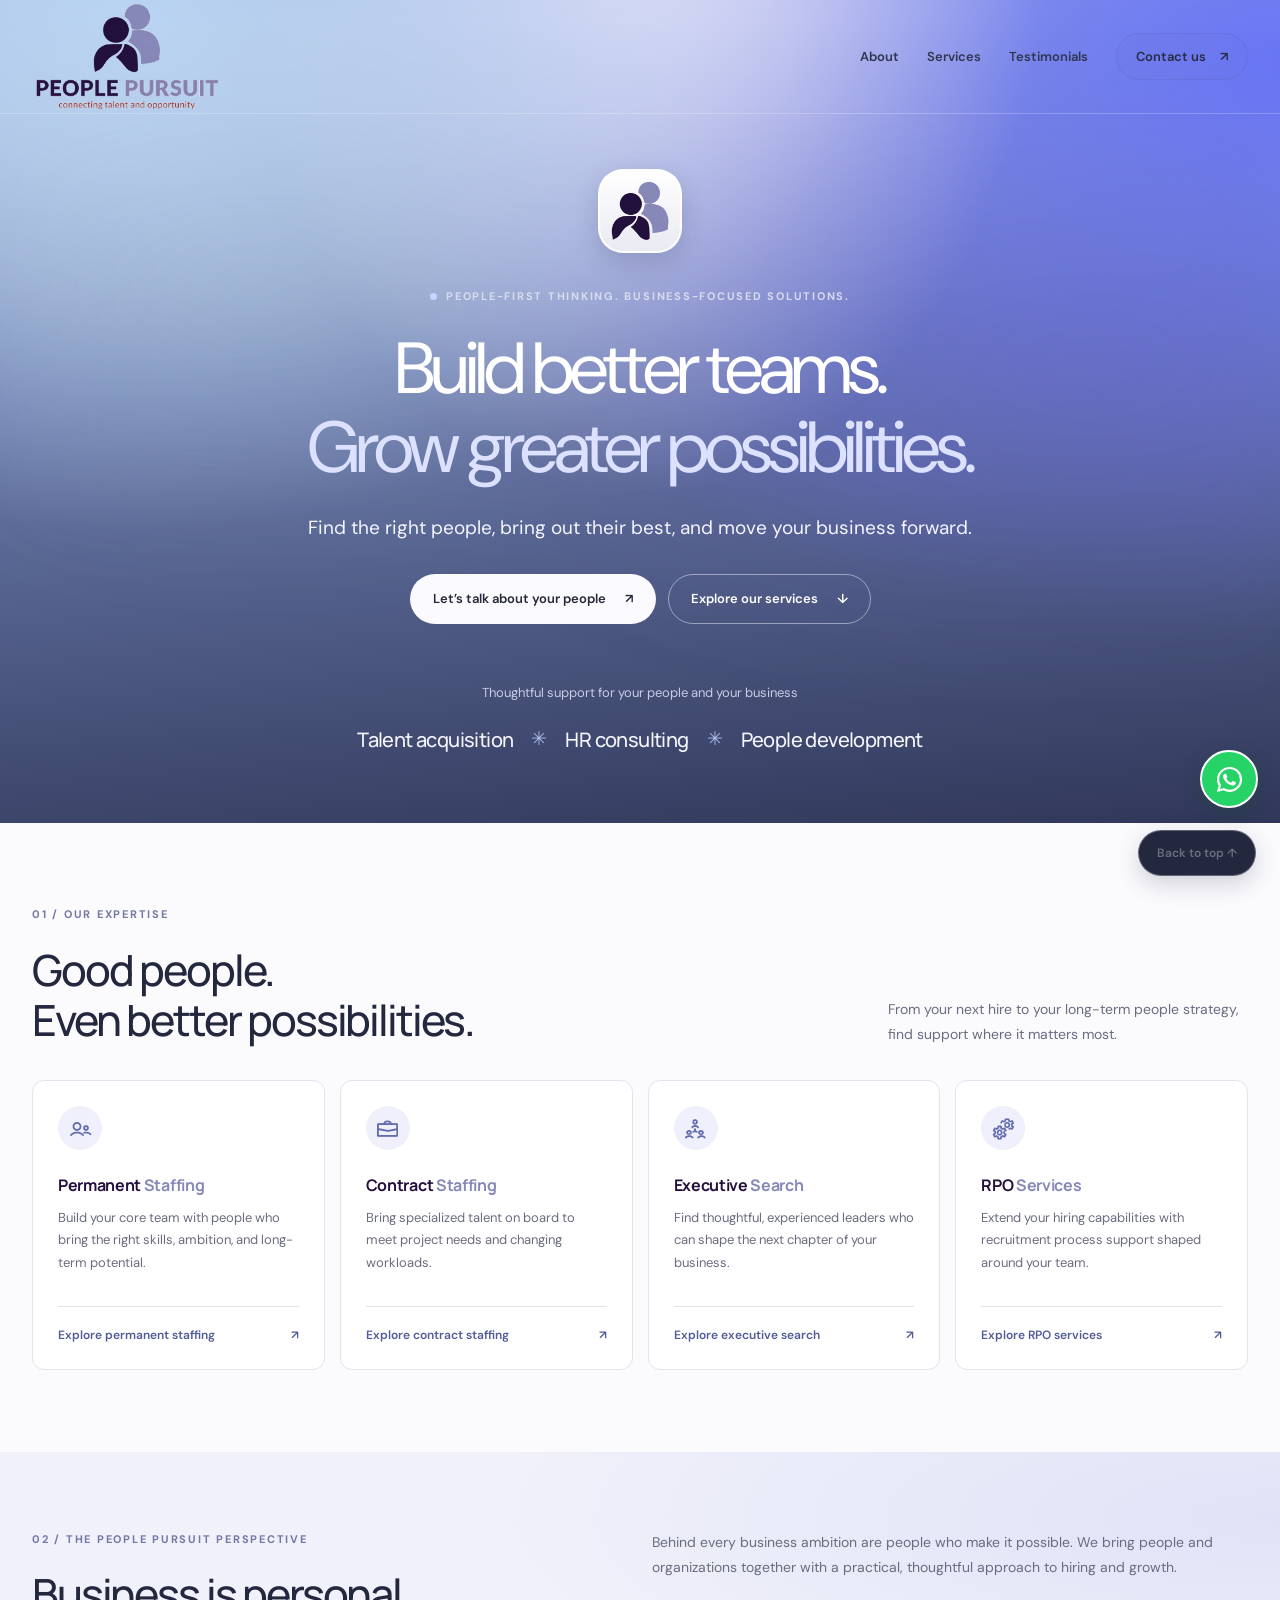
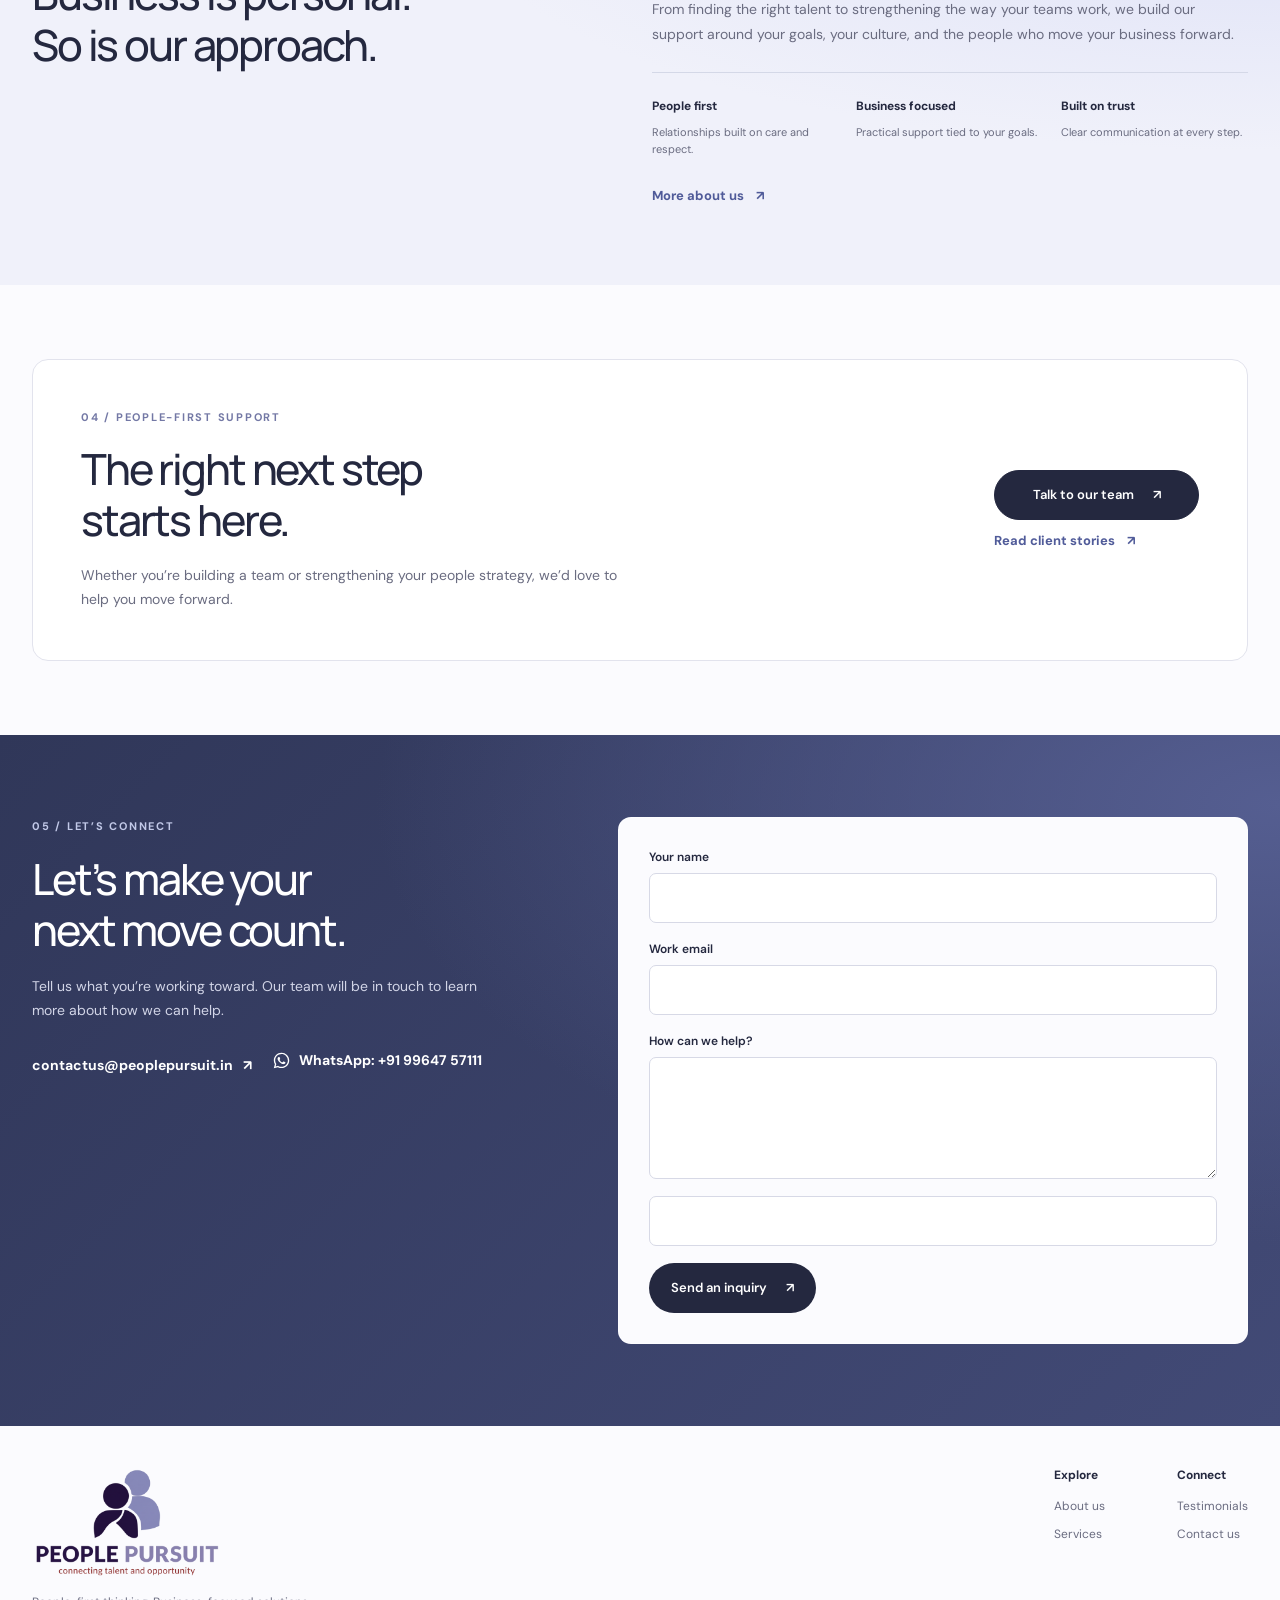
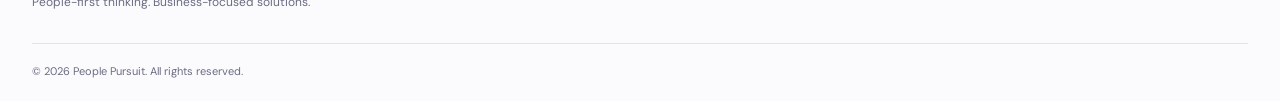
==== index.html @ 3d1fdfc8 "Publish services section and WhatsApp contact form Co-authored-by: Copilot <223556219+Copilot@users." ====
<!DOCTYPE html>
<html lang="en">
  <head>
    <meta charset="utf-8" />
    <meta name="viewport" content="width=device-width, initial-scale=1" />
    <meta name="description" content="People-first talent acquisition, HR consulting, people development, and workforce products from People Pursuit." />
    <title>People Pursuit | Build better teams</title>
    <link rel="icon" href="assets/img/favicon.png" type="image/png" sizes="128x128" />
    <link rel="stylesheet" href="assets/css/bootstrap-5.0.0-beta1.min.css" />
    <link rel="stylesheet" href="assets/css/LineIcons.2.0.css" />
    <link rel="stylesheet" href="assets/css/people-pursuit-theme.css" />
    <script src="assets/js/whatsapp-chat.js?v=2" defer></script>
  </head>
  <body class="home-page">
    <div class="home-hero-shell" id="home">
      <header class="site-header">
        <div class="home-wrap site-nav">
          <a class="site-logo" href="index.html#home" aria-label="People Pursuit home">
            <img src="assets/img/logo/people-pursuit-new.png" alt="People Pursuit" />
          </a>
          <nav class="desktop-nav" aria-label="Main navigation">
            <a href="#about">About</a>
            <a href="#feature">Services</a>
            <a href="testimonials.html">Testimonials</a>
            <a class="home-nav-cta" href="#contact">Contact us <span aria-hidden="true">↗</span></a>
          </nav>
          <details class="mobile-nav">
            <summary aria-label="Open navigation menu">Menu</summary>
            <nav aria-label="Mobile navigation">
              <a href="#about">About</a>
              <a href="#feature">Services</a>
              <a href="testimonials.html">Testimonials</a>
              <a href="#contact">Contact us</a>
            </nav>
          </details>
        </div>
      </header>

      <div>
        <section class="home-hero" aria-labelledby="home-title">
          <div class="home-wrap">
            <div class="home-brand-tile">
              <img src="assets/img/logo/people-pursuit-mark-new.png" alt="" />
            </div>
            <p class="home-eyebrow"><span class="home-dot"></span> People-first thinking. Business-focused solutions.</p>
            <h1 id="home-title">Build better teams.<br /><em>Grow greater possibilities.</em></h1>
            <p class="home-hero-copy">Find the right people, bring out their best, and move your business forward.</p>
            <div class="home-actions">
              <a class="home-button home-button-light" href="#contact">Let’s talk about your people <span aria-hidden="true">↗</span></a>
              <a class="home-button home-button-ghost" href="#feature">Explore our services <span aria-hidden="true">↓</span></a>
            </div>
            <div class="home-expertise">
              <p>Thoughtful support for your people and your business</p>
              <div>
                <a href="#feature">Talent acquisition</a>
                <span aria-hidden="true">✳</span>
                <a href="#about">HR consulting</a>
                <span aria-hidden="true">✳</span>
                <a href="#approach">People development</a>
              </div>
            </div>
          </div>
        </section>
      </div>
    </div>

    <main>
      <section class="home-section" id="feature" aria-labelledby="services-title">
        <div class="home-wrap">
          <p class="home-section-eyebrow">01 / Our expertise</p>
          <div class="home-section-heading">
            <h2 id="services-title">Good people.<br />Even better possibilities.</h2>
            <p>From your next hire to your long-term people strategy, find support where it matters most.</p>
          </div>
          <div class="home-service-grid">
            <article class="home-service-card">
              <span class="home-service-icon" aria-hidden="true"><i class="lni lni-users"></i></span>
              <h3><span class="home-service-title-primary">Permanent</span> <span class="home-service-title-secondary">Staffing</span></h3>
              <p>Build your core team with people who bring the right skills, ambition, and long-term potential.</p>
              <a href="service-details.html?service=permanent">Explore permanent staffing <span aria-hidden="true">↗</span></a>
            </article>
            <article class="home-service-card">
              <span class="home-service-icon" aria-hidden="true"><i class="lni lni-briefcase"></i></span>
              <h3><span class="home-service-title-primary">Contract</span> <span class="home-service-title-secondary">Staffing</span></h3>
              <p>Bring specialized talent on board to meet project needs and changing workloads.</p>
              <a href="service-details.html?service=contract">Explore contract staffing <span aria-hidden="true">↗</span></a>
            </article>
            <article class="home-service-card">
              <span class="home-service-icon" aria-hidden="true"><i class="lni lni-network"></i></span>
              <h3><span class="home-service-title-primary">Executive</span> <span class="home-service-title-secondary">Search</span></h3>
              <p>Find thoughtful, experienced leaders who can shape the next chapter of your business.</p>
              <a href="service-details.html?service=executive">Explore executive search <span aria-hidden="true">↗</span></a>
            </article>
            <article class="home-service-card">
              <span class="home-service-icon" aria-hidden="true"><i class="lni lni-cogs"></i></span>
              <h3><span class="home-service-title-primary">RPO</span> <span class="home-service-title-secondary">Services</span></h3>
              <p>Extend your hiring capabilities with recruitment process support shaped around your team.</p>
              <a href="service-details.html?service=rpo">Explore RPO services <span aria-hidden="true">↗</span></a>
            </article>
          </div>
        </div>
      </section>

      <section class="home-about-section" id="about" aria-labelledby="about-title">
        <div class="home-wrap home-about-grid">
          <div>
            <p class="home-section-eyebrow">02 / The People Pursuit perspective</p>
            <h2 id="about-title">Business is personal.<br />So is our approach.</h2>
          </div>
          <div class="home-about-copy">
            <p>Behind every business ambition are people who make it possible. We bring people and organizations together with a practical, thoughtful approach to hiring and growth.</p>
            <p>From finding the right talent to strengthening the way your teams work, we build our support around your goals, your culture, and the people who move your business forward.</p>
            <div class="home-principles">
              <div><strong>People first</strong><span>Relationships built on care and respect.</span></div>
              <div><strong>Business focused</strong><span>Practical support tied to your goals.</span></div>
              <div><strong>Built on trust</strong><span>Clear communication at every step.</span></div>
            </div>
            <a class="home-text-link" href="about-details.html">More about us <span aria-hidden="true">↗</span></a>
          </div>
        </div>
      </section>

      <section class="home-section" id="approach" aria-labelledby="approach-title" hidden>
        <div class="home-wrap">
          <p class="home-section-eyebrow">03 / Our approach</p>
          <div class="home-section-heading">
            <h2 id="approach-title">Good work starts<br />with good understanding.</h2>
            <p>We listen first, then bring the right people, perspective, and support to the table.</p>
          </div>
          <div class="home-steps">
            <article>
              <p class="home-step-number">01</p>
              <h3>Understand your goals</h3>
              <p>We learn about your team, your needs, and what success looks like for your business.</p>
            </article>
            <article>
              <p class="home-step-number">02</p>
              <h3>Shape the right plan</h3>
              <p>We align on a practical approach that fits your people, priorities, and timeline.</p>
            </article>
            <article>
              <p class="home-step-number">03</p>
              <h3>Move forward together</h3>
              <p>We stay connected as the work progresses and adapt as your needs evolve.</p>
            </article>
          </div>
        </div>
      </section>

      <section class="home-products-section" id="products" aria-labelledby="products-title" hidden>
        <div class="home-wrap">
          <p class="home-section-eyebrow">03 / People Pursuit products</p>
          <div class="home-section-heading">
            <h2 id="products-title">Tools for the work<br />that matters.</h2>
            <p>Explore products supporting recruitment, assessment, HR operations, and vendor coordination.</p>
          </div>
          <div class="home-product-grid">
            <a class="home-product-card" href="product-feature.html" aria-label="Explore Applicant Tracking System">
              <img src="ats%20image/ATS-Flywheel_2_V2-1440x1440.png" alt="" loading="lazy" />
              <span>Recruitment</span>
              <h3>Applicant Tracking System</h3>
              <span class="home-product-arrow" aria-hidden="true">↗</span>
            </a>
            <a class="home-product-card" href="talent-assessments.html" aria-label="Explore Talent Assessments">
              <img src="assets/img/products/talent-assessments.svg" alt="" loading="lazy" />
              <span>Candidate insight</span>
              <h3>Talent Assessments</h3>
              <span class="home-product-arrow" aria-hidden="true">↗</span>
            </a>
            <a class="home-product-card" href="hrms.html" aria-label="Explore HRMS">
              <img src="assets/img/products/hrms.svg" alt="" loading="lazy" />
              <span>People operations</span>
              <h3>HRMS</h3>
              <span class="home-product-arrow" aria-hidden="true">↗</span>
            </a>
            <a class="home-product-card" href="vendor-management.html" aria-label="Explore Vendor Management System">
              <img src="assets/img/products/vendor-management.svg" alt="" loading="lazy" />
              <span>Vendor relationships</span>
              <h3>Vendor Management System</h3>
              <span class="home-product-arrow" aria-hidden="true">↗</span>
            </a>
          </div>
          <a class="home-text-link" href="#products">Explore all products <span aria-hidden="true">↗</span></a>
        </div>
      </section>

      <section class="home-opportunities-section" aria-labelledby="opportunities-title">
        <div class="home-wrap home-opportunities">
          <div>
            <p class="home-section-eyebrow">04 / People-first support</p>
            <h2 id="opportunities-title">The right next step<br />starts here.</h2>
            <p>Whether you’re building a team or strengthening your people strategy, we’d love to help you move forward.</p>
          </div>
          <div class="home-opportunity-actions">
            <a class="home-button home-button-dark" href="#contact">Talk to our team <span aria-hidden="true">↗</span></a>
            <a class="home-text-link" href="testimonials.html">Read client stories <span aria-hidden="true">↗</span></a>
          </div>
        </div>
      </section>

      <section class="home-contact-section" id="contact" aria-labelledby="contact-title">
        <div class="home-wrap home-contact-grid">
          <div>
            <p class="home-section-eyebrow">05 / Let’s connect</p>
            <h2 id="contact-title">Let’s make your<br />next move count.</h2>
            <p>Tell us what you’re working toward. Our team will be in touch to learn more about how we can help.</p>
            <a class="home-contact-email" href="mailto:contactus@peoplepursuit.in">contactus@peoplepursuit.in <span aria-hidden="true">↗</span></a>
            <a class="home-contact-whatsapp whatsapp-chat-trigger" href="#whatsapp-chat-dialog">
              <svg viewBox="0 0 32 32" aria-hidden="true" focusable="false"><path d="M16.04 3C8.88 3 3.06 8.78 3.06 15.9c0 2.28.61 4.5 1.77 6.47L3 29l6.83-1.78a13.1 13.1 0 0 0 6.2 1.57h.01c7.16 0 12.98-5.78 12.98-12.89 0-3.45-1.35-6.69-3.81-9.13A12.91 12.91 0 0 0 16.04 3Zm0 23.6h-.01c-1.9 0-3.76-.51-5.39-1.48l-.39-.23-4.05 1.06 1.08-3.93-.25-.4a10.63 10.63 0 0 1-1.65-5.72c0-5.88 4.8-10.66 10.68-10.66 2.85 0 5.53 1.11 7.55 3.12a10.56 10.56 0 0 1 3.13 7.54c0 5.88-4.8 10.66-10.68 10.66Zm5.86-7.98c-.32-.16-1.9-.94-2.2-1.05-.3-.1-.51-.16-.73.16-.21.32-.84 1.05-1.03 1.27-.19.21-.38.24-.7.08-.32-.16-1.36-.5-2.6-1.6-.96-.85-1.61-1.9-1.8-2.22-.19-.32-.02-.49.14-.65.14-.14.32-.37.48-.55.16-.19.21-.32.32-.53.11-.22.05-.4-.03-.56-.08-.16-.73-1.75-1-2.4-.26-.63-.53-.54-.73-.55h-.62c-.21 0-.56.08-.86.4-.3.32-1.13 1.1-1.13 2.68s1.16 3.1 1.32 3.32c.16.21 2.28 3.47 5.53 4.86.77.33 1.37.53 1.84.68.77.24 1.47.21 2.02.13.62-.09 1.9-.78 2.17-1.53.27-.75.27-1.4.19-1.53-.08-.14-.3-.22-.62-.38Z"/></svg>
              WhatsApp: +91 99647 57111
            </a>
          </div>
          <div class="home-contact-card">
            <form id="service-inquiry-form">
              <label for="contact-name">Your name</label>
              <input id="contact-name" name="name" type="text" maxlength="120" autocomplete="name" required />
              <label for="contact-email">Work email</label>
              <input id="contact-email" name="email" type="email" maxlength="254" autocomplete="email" required />
              <label for="contact-requirements">How can we help?</label>
              <textarea id="contact-requirements" name="requirements" rows="4" maxlength="3000" required></textarea>
              <input type="hidden" name="service" value="General inquiry" />
              <div class="posting-honeypot" aria-hidden="true">
                <input id="contact-website" name="website" tabindex="-1" autocomplete="off" />
              </div>
              <p class="form-feedback" id="inquiry-feedback" role="status" aria-live="polite"></p>
              <button class="home-button home-button-dark" id="inquiry-submit" type="submit">Send an inquiry <span aria-hidden="true">↗</span></button>
            </form>
          </div>
        </div>
      </section>
    </main>

    <footer class="home-footer">
      <div class="home-wrap">
        <div class="home-footer-main">
          <div>
            <a class="site-logo footer-site-logo" href="index.html#home" aria-label="People Pursuit home">
              <img src="assets/img/logo/people-pursuit-new.png" alt="People Pursuit" loading="lazy" />
            </a>
            <p>People-first thinking. Business-focused solutions.</p>
          </div>
          <div class="home-footer-links">
            <div><strong>Explore</strong><a href="index.html#about">About us</a><a href="index.html#feature">Services</a></div>
            <div><strong>Connect</strong><a href="testimonials.html">Testimonials</a><a href="#contact">Contact us</a></div>
          </div>
        </div>
        <div class="home-footer-bottom">
          <p>© 2026 People Pursuit. All rights reserved.</p>
          <a class="home-back-to-top" href="#home" aria-label="Back to top">Back to top ↑</a>
        </div>
      </div>
    </footer>
    <script src="assets/js/bootstrap-5.0.0-beta1.min.js"></script>
    <script src="assets/js/service-inquiry.js"></script>
  </body>
</html>
---- assets/css/people-pursuit-theme.css ----
@import url("https://fonts.googleapis.com/css2?family=DM+Sans:wght@400;500;600;700&family=Manrope:wght@400;500;600;700;800&display=swap");

:root {
  --pp-paper: #fbfbfe;
  --pp-ink: #24283f;
  --pp-muted: #6a6c80;
  --pp-line: #e2e3ed;
  --pp-accent: #6976c8;
  --pp-accent-soft: #eff0fc;
  --pp-panel: #f0f1fa;
}

html {
  scroll-behavior: smooth;
  scroll-padding-top: 100px;
}

body,
body.jobs-page {
  color: var(--pp-ink);
  background: var(--pp-paper);
  font-family: "DM Sans", sans-serif;
}

body p {
  color: var(--pp-muted);
  line-height: 1.75;
}

body:not(.home-page) p:not(.jobs-eyebrow):not(.job-category),
body:not(.home-page) li {
  color: var(--pp-muted) !important;
}

.whatsapp-chat-button {
  position: fixed;
  z-index: 1050;
  right: max(22px, env(safe-area-inset-right));
  bottom: max(92px, calc(env(safe-area-inset-bottom) + 72px));
  display: grid;
  width: 58px;
  height: 58px;
  place-items: center;
  border: 2px solid #fff;
  border-radius: 50%;
  color: #fff;
  background: #25d366;
  box-shadow: 0 5px 18px rgba(20, 70, 43, 0.3);
  transition: background-color 160ms ease, transform 160ms ease;
}

.whatsapp-chat-button:hover {
  transform: translateY(-2px);
  color: #fff;
  background: #1ebe5d;
}

.whatsapp-chat-button:focus-visible {
  outline: 3px solid #176a3a;
  outline-offset: 3px;
}

.whatsapp-chat-button svg {
  display: block;
  width: 31px;
  height: 31px;
  fill: currentColor;
}

.whatsapp-chat-dialog {
  width: min(100% - 32px, 480px);
  max-width: 480px;
  max-height: min(90vh, 760px);
  padding: 27px;
  overflow: auto;
  border: 1px solid var(--pp-line);
  border-radius: 16px;
  color: var(--pp-ink);
  background: var(--pp-paper);
  box-shadow: 0 24px 80px rgba(20, 24, 45, 0.3);
}

.whatsapp-chat-dialog::backdrop {
  background: rgba(25, 29, 48, 0.58);
  backdrop-filter: blur(3px);
}

.whatsapp-dialog-heading {
  display: flex;
  align-items: flex-start;
  justify-content: space-between;
  gap: 18px;
}

.whatsapp-dialog-heading p {
  margin: 0 0 5px;
  color: #7776ad;
  font-size: 10px;
  font-weight: 700;
  letter-spacing: 0.12em;
}

.whatsapp-dialog-heading h2 {
  margin: 0;
  color: var(--pp-ink);
  font: 700 22px/1.3 "Manrope", sans-serif;
}

.whatsapp-dialog-close {
  display: grid;
  width: 36px;
  height: 36px;
  flex: 0 0 36px;
  place-items: center;
  border: 1px solid var(--pp-line);
  border-radius: 50%;
  color: var(--pp-ink);
  background: #fff;
  font-size: 25px;
  line-height: 1;
}

.whatsapp-dialog-intro {
  margin: 14px 0 18px;
  font-size: 13px;
}

.whatsapp-chat-form label {
  display: block;
  margin: 12px 0 6px;
  color: var(--pp-ink);
  font-size: 12px;
  font-weight: 600;
}

.whatsapp-chat-form input,
.whatsapp-chat-form textarea {
  display: block;
  width: 100%;
  padding: 10px 11px;
  border: 1px solid #d7d9e6;
  border-radius: 7px;
  color: var(--pp-ink);
  background: #fff;
  font: inherit;
  font-size: 14px;
}

.whatsapp-chat-form textarea {
  resize: vertical;
}

.whatsapp-chat-form input:focus,
.whatsapp-chat-form textarea:focus {
  border-color: #747ed0;
  outline: 0;
  box-shadow: 0 0 0 3px #6976c826;
}

.whatsapp-chat-status {
  margin: 12px 0 0;
  font-size: 12px;
}

.whatsapp-chat-fallback {
  color: #087d43;
  font-weight: 700;
  text-decoration: underline;
}

.whatsapp-chat-submit {
  display: inline-flex;
  min-height: 47px;
  align-items: center;
  justify-content: center;
  gap: 9px;
  margin-top: 15px;
  padding: 10px 16px;
  border: 0;
  border-radius: 999px;
  color: #fff;
  background: #168d4d;
  font: 600 14px/1.3 "DM Sans", sans-serif;
}

.whatsapp-chat-submit:hover {
  background: #116f3d;
}

.whatsapp-chat-submit svg {
  width: 21px;
  height: 21px;
  fill: currentColor;
}

a {
  color: inherit;
  text-decoration: none;
}

a:hover {
  text-decoration: none;
}

.brand-red,
.accent-color {
  color: var(--pp-accent) !important;
}

.brand-blue {
  color: var(--pp-ink) !important;
}

.product-card h2 .brand-red {
  color: #23103d !important;
}

.product-card h2 .brand-blue {
  color: #8688b8 !important;
}

h1,
h2,
h3,
h4,
h5,
h6 {
  color: var(--pp-ink);
  font-family: "Manrope", "DM Sans", sans-serif;
}

a {
  transition: color 0.2s ease, background-color 0.2s ease, border-color 0.2s ease, transform 0.2s ease;
}

:focus-visible {
  outline: 3px solid #747ed0;
  outline-offset: 3px;
}

.jobs-header,
body > header.header,
body > header.header.header-6,
.site-header {
  position: sticky;
  z-index: 20;
  top: 0;
  border-bottom: 1px solid var(--pp-line);
  background: rgba(251, 251, 254, 0.94);
  box-shadow: none;
  backdrop-filter: blur(14px);
}

.jobs-header .container,
body > header.header .container,
body > header.header.header-6 .container {
  max-width: 1240px;
}

.jobs-header .navbar,
body > header.header .navbar {
  min-height: 88px;
  padding: 10px 0;
}

.jobs-header .navbar-brand img,
body > header.header .navbar-brand img {
  width: 190px;
  max-width: 100%;
  height: auto;
  object-fit: contain;
}

.jobs-header .nav-link,
.jobs-header .nav-link.active,
.jobs-header .nav-link:hover,
.back-to-jobs,
body > header.header .navbar-nav .nav-link,
body > header.header .navbar-nav a {
  color: var(--pp-ink);
  font-size: 13px;
  font-weight: 600;
}

.jobs-header .nav-link:hover,
.jobs-header .nav-link.active,
.back-to-jobs:hover,
body > header.header .navbar-nav .nav-link:hover,
body > header.header .navbar-nav a:hover {
  color: var(--pp-accent);
}

.jobs-header .navbar-toggler {
  border: 1px solid var(--pp-line);
  border-radius: 999px;
  padding: 9px 11px;
}

.jobs-header .navbar-toggler:focus {
  box-shadow: 0 0 0 3px #6976c833;
}

.jobs-header .navbar-toggler .toggler-icon {
  display: block;
  width: 23px;
  height: 2px;
  margin: 4px 0;
  background: var(--pp-ink);
}



.jobs-hero {
  padding: 74px 0 68px;
  background:
    radial-gradient(ellipse at 5% 0, #c5d9f4 0, transparent 42%),
    radial-gradient(ellipse at 95% 0, #848ce2 0, transparent 48%),
    linear-gradient(160deg, #aebfe0, #555f91 82%, #343b61);
  color: #fff;
}

.jobs-hero h1 {
  max-width: 820px;
  color: #fff;
  font-family: "DM Sans", sans-serif;
  font-size: clamp(2.4rem, 5vw, 4.5rem);
  font-weight: 500;
  letter-spacing: -0.055em;
  line-height: 1.1;
}

.jobs-hero p:last-child {
  max-width: 680px;
  color: #f2f3ff;
  font-size: 1.05rem;
}

body:not(.home-page) .jobs-hero p:not(.jobs-eyebrow) {
  color: #f2f3ff !important;
}

.jobs-hero .jobs-eyebrow,
.jobs-hero .jobs-eyebrow + h1 + p {
  color: #eef0ff;
}

.jobs-eyebrow,
.job-category {
  color: #747eb0;
  font-size: 0.72rem;
  letter-spacing: 0.16em;
}

.jobs-listing-section {
  padding: 64px 0 76px;
}

.job-card,
.product-feature-card,
.ats-visual-card,
.testimonial-notice,
.application-card {
  border-color: var(--pp-line);
  border-radius: 13px;
  box-shadow: 0 12px 32px rgba(36, 40, 63, 0.055);
}

.job-card {
  padding: 28px;
}

.job-card h2,
.job-card h3,
.jobs-listing-heading h2 {
  color: var(--pp-ink);
  font-family: "Manrope", sans-serif;
}

.job-icon,
.product-feature-icon,
.jobs-empty > i {
  color: var(--pp-accent);
  background: var(--pp-accent-soft);
}

.job-apply-button,
.application-submit,
.btn-brand {
  border: 1px solid var(--pp-ink);
  border-radius: 999px;
  color: #fff;
  background: var(--pp-ink);
  font-weight: 600;
}

.job-apply-button:hover,
.application-submit:hover,
.btn-brand:hover {
  border-color: #3a436b;
  color: #fff;
  background: #3a436b;
}

.product-visuals-section .section-title h2 {
  color: var(--pp-ink);
  font-family: "Manrope", sans-serif;
}

.product-section-image {
  border-color: var(--pp-line);
  box-shadow: 0 12px 32px rgba(36, 40, 63, 0.055);
}

.application-section {
  padding: 64px 0 80px;
  background: var(--pp-paper);
}

.application-card {
  background: #fff;
}

.application-card h1,
.application-card h2 {
  font-family: "Manrope", sans-serif;
  letter-spacing: -0.045em;
}

.form-control,
.form-select,
input,
select,
textarea {
  border-color: #d7d9e6;
  border-radius: 7px;
}

.form-control:focus,
.form-select:focus,
input:focus,
select:focus,
textarea:focus {
  border-color: #747ed0;
  box-shadow: 0 0 0 3px #6976c826;
}

.jobs-footer {
  border-top: 1px solid var(--pp-line);
  background: #f1f2fa;
}

.jobs-footer a,
.application-help a {
  color: #505b99;
  font-weight: 600;
}

.jobs-footer a:hover,
.application-help a:hover {
  color: var(--pp-ink);
}

.thank-you-page {
  background:
    radial-gradient(ellipse at 10% 0, #c5d9f4 0, transparent 42%),
    radial-gradient(ellipse at 100% 0, #848ce2 0, transparent 48%),
    var(--pp-paper);
}

.thank-you-card {
  border-color: var(--pp-line);
}

.thank-you-card h1 {
  font-family: "Manrope", sans-serif;
}

.thank-you-logo img {
  width: 210px;
}

.product-feature-card h3 {
  color: var(--pp-ink);
}

.testimonial-notice {
  background: #fff;
}

.testimonial-notice h2 {
  color: var(--pp-ink);
}

.service-header {
  padding: 38px 0;
  border-bottom: 1px solid var(--pp-line);
  background:
    radial-gradient(ellipse at 5% 0, #e5e9fb 0, transparent 55%),
    #f3f4fb;
}

.service-header h1 {
  color: var(--pp-ink) !important;
  font: 500 clamp(2rem, 4vw, 3.2rem)/1.15 "Manrope", sans-serif;
  letter-spacing: -0.045em;
}

.service-header p {
  color: var(--pp-muted);
}

.main-content-section {
  padding: 54px 0 70px;
}

.main-content-section h4,
.main-content-section h5 {
  color: var(--pp-ink) !important;
  font-family: "Manrope", sans-serif;
}

.main-content-section #service-description {
  color: var(--pp-muted) !important;
  line-height: 1.8;
}

.feature-list li {
  color: var(--pp-muted);
  line-height: 1.7;
}

.feature-list i {
  color: var(--pp-accent) !important;
}

.inquiry-card {
  border-color: var(--pp-line);
  border-radius: 13px;
  box-shadow: 0 12px 32px rgba(36, 40, 63, 0.055);
}

.inquiry-card h5 {
  color: var(--pp-ink) !important;
  font-family: "Manrope", sans-serif;
}

.about-details-grid {
  display: grid;
  grid-template-columns: 1.1fr 0.9fr;
  gap: 65px;
  align-items: center;
}

.about-details-grid h2,
.about-details-values h2 {
  margin: 15px 0;
  color: var(--pp-ink);
  font: 500 clamp(31px, 4vw, 43px)/1.18 "Manrope", sans-serif;
  letter-spacing: -0.05em;
}

.about-details-grid p:not(.jobs-eyebrow) {
  margin-bottom: 18px;
  line-height: 1.8;
}

.about-details-grid > img {
  display: block;
  width: 100%;
  max-height: 380px;
  object-fit: contain;
}

.about-details-values {
  padding: 68px 0 78px;
  background: var(--pp-panel);
}

.about-details-values > .container > .jobs-eyebrow,
.about-details-values > .container > h2 {
  text-align: center;
}

.about-details-values .row {
  margin-top: 32px;
}

body > header.header.header-6 .navbar {
  min-height: 88px;
  padding: 10px 0;
}

body > header.header.header-6 .navbar-brand img {
  width: 190px;
  max-width: 100%;
  height: auto;
}

body > header.header.header-6 .nav-controls {
  margin-top: 6px;
}

body > header.header.header-6 .nav-btn {
  color: var(--pp-muted);
}

body > header.header.header-6 .nav-btn.home-btn {
  color: var(--pp-accent);
}

.footer-style-4 {
  border-top: 1px solid var(--pp-line);
  background: #f1f2fa;
}

.footer-style-4 .widget-wrapper .footer-widget .logo img {
  width: 200px;
}

.scroll-top {
  border-radius: 50%;
  background: var(--pp-ink);
}

@media (max-width: 767.98px) {
  .jobs-header .navbar,
  body > header.header .navbar,
  body > header.header.header-6 .navbar {
    min-height: 76px;
  }

  .jobs-header .navbar-brand img,
  body > header.header .navbar-brand img,
  body > header.header.header-6 .navbar-brand img {
    width: 158px;
  }

  .jobs-hero {
    padding: 54px 0;
  }

  .application-section {
    padding: 44px 0 56px;
  }

  .application-card {
    padding: 28px;
  }

  .jobs-listing-heading {
    align-items: flex-start;
  }
}

@media (prefers-reduced-motion: reduce) {
  html {
    scroll-behavior: auto;
  }

  *,
  *::before,
  *::after {
    transition-duration: 0.01ms !important;
    animation-duration: 0.01ms !important;
    animation-iteration-count: 1 !important;
  }
}

.home-page {
  overflow-x: hidden;
}

.home-wrap {
  width: min(100% - 64px, 1240px);
  margin: 0 auto;
}

.home-hero-shell {
  position: relative;
  isolation: isolate;
  overflow: hidden;
  color: #fff;
  background:
    radial-gradient(ellipse at 10% 2%, #b9d4f2 0, transparent 45%),
    radial-gradient(ellipse at 50% -15%, #ece6f8 0, transparent 46%),
    radial-gradient(ellipse at 100% 8%, #6976f5 0, transparent 53%),
    linear-gradient(175deg, #abb8db 8%, #697aab 43%, #303759 100%);
}

.home-hero-shell::before {
  position: absolute;
  z-index: -1;
  inset: 0;
  background:
    radial-gradient(ellipse at 20% 35%, #d6e8e825, transparent 40%),
    radial-gradient(ellipse at 85% 45%, #6957c333, transparent 50%);
  content: "";
  filter: blur(35px);
}

.site-header {
  position: relative;
  z-index: 3;
  border-bottom: 1px solid rgba(255, 255, 255, 0.22);
  background: transparent;
}

.site-nav {
  display: flex;
  min-height: 100px;
  align-items: center;
  justify-content: space-between;
  gap: 30px;
}

.site-logo {
  display: inline-flex;
  min-width: 0;
  align-items: center;
}

.site-logo img {
  display: block;
  width: 190px;
  max-width: 100%;
  height: auto;
  object-fit: contain;
}

.desktop-nav {
  display: flex;
  align-items: center;
  gap: 28px;
  color: #303650;
  font-size: 13px;
  font-weight: 600;
}

.desktop-nav > a {
  color: inherit;
  text-decoration: none;
}

.desktop-nav > a:not(.home-nav-cta):hover,
.home-footer a:hover {
  color: #717cc4;
}

.desktop-nav .home-nav-cta {
  display: inline-flex;
  align-items: center;
  gap: 14px;
  padding: 13px 19px;
  border: 1px solid rgba(75, 84, 142, 0.16);
  border-radius: 999px;
  color: #272c48;
  background: rgba(107, 117, 205, 0.09);
}

.desktop-nav .home-nav-cta:hover {
  background: #e9ecff;
}

.mobile-nav {
  display: none;
  position: relative;
  color: var(--pp-ink);
}

.mobile-nav summary {
  padding: 11px 16px;
  border: 1px solid var(--pp-line);
  border-radius: 999px;
  background: rgba(251, 251, 254, 0.82);
  cursor: pointer;
  font-size: 13px;
  font-weight: 600;
  list-style: none;
}

.mobile-nav summary::-webkit-details-marker {
  display: none;
}

.mobile-nav nav {
  position: absolute;
  top: calc(100% + 10px);
  right: 0;
  display: grid;
  min-width: 190px;
  gap: 2px;
  padding: 8px;
  border: 1px solid var(--pp-line);
  border-radius: 12px;
  background: var(--pp-paper);
  box-shadow: 0 12px 30px rgba(36, 40, 63, 0.12);
}

.mobile-nav nav a {
  padding: 10px 12px;
  border-radius: 7px;
  color: var(--pp-ink);
  font-size: 13px;
}

.mobile-nav nav a:hover {
  background: var(--pp-panel);
}

.home-hero {
  padding: 55px 0 70px;
  text-align: center;
}

.home-brand-tile {
  display: grid;
  width: 84px;
  height: 84px;
  place-items: center;
  margin: 0 auto 34px;
  border: 1px solid rgba(255, 255, 255, 0.85);
  border-radius: 25px;
  background: linear-gradient(#fff, #e9eaf2);
  box-shadow: 0 8px 26px rgba(31, 41, 68, 0.18), inset 0 0 1px 1px #fff;
}

.home-brand-tile img {
  display: block;
  width: 58px;
  height: 59px;
  object-fit: contain;
}

.home-eyebrow,
.home-section-eyebrow {
  display: flex;
  align-items: center;
  gap: 9px;
  color: #d7dced;
  font-size: 11px;
  font-weight: 700;
  letter-spacing: 0.16em;
  text-transform: uppercase;
}

.home-eyebrow {
  justify-content: center;
}

.home-dot {
  width: 7px;
  height: 7px;
  border-radius: 50%;
  background: #c9d4ff;
}

.home-hero h1 {
  max-width: 1100px;
  margin: 23px auto 25px;
  color: #fff;
  font-family: "DM Sans", sans-serif;
  font-size: clamp(45px, 5.65vw, 78px);
  font-weight: 400;
  letter-spacing: -0.055em;
  line-height: 1.09;
}

.home-hero h1 em {
  color: #dbe1ff;
  font-style: normal;
}

.home-hero-copy {
  max-width: 700px;
  margin: 0 auto;
  color: #f4f5ff;
  font-size: 19px;
  line-height: 1.65;
}

.home-actions {
  display: flex;
  flex-wrap: wrap;
  justify-content: center;
  gap: 12px;
  margin-top: 31px;
}

.home-button {
  display: inline-flex;
  min-height: 50px;
  align-items: center;
  justify-content: center;
  gap: 19px;
  padding: 14px 22px;
  border: 1px solid transparent;
  border-radius: 999px;
  font-size: 13px;
  font-weight: 600;
  transition: background-color 0.2s ease, color 0.2s ease, transform 0.2s ease;
}

.home-button:hover {
  transform: translateY(-2px);
}

.home-button-light {
  color: #252839;
  background: #fafaff;
}

.home-button-light:hover {
  color: #252839;
  background: #e9ecff;
}

.home-button-ghost {
  border-color: rgba(255, 255, 255, 0.45);
  color: #fff;
  background: transparent;
}

.home-button-ghost:hover {
  color: #fff;
  background: rgba(255, 255, 255, 0.12);
}

.home-expertise {
  margin-top: 58px;
}

.home-expertise > p {
  margin-bottom: 20px;
  color: #c7cce4;
  font-size: 13px;
}

.home-expertise > div {
  display: flex;
  flex-wrap: wrap;
  align-items: center;
  justify-content: center;
  gap: 18px;
}

.home-expertise a {
  color: #f4f5ff;
  font: 500 20px "Manrope", sans-serif;
  letter-spacing: -0.03em;
  text-decoration: none;
}

.home-expertise a:hover {
  color: #d5ddff;
}

.home-expertise span {
  color: #aeb9e7;
  font-size: 19px;
}

.home-section {
  padding: 82px 0;
}

.home-section-eyebrow {
  color: #7378a5;
}

.home-section-heading {
  display: flex;
  align-items: end;
  justify-content: space-between;
  gap: 36px;
  margin: 20px 0 34px;
}

.home-section-heading h2,
.home-about-grid h2,
.home-opportunities h2,
.home-contact-grid h2 {
  margin: 0;
  color: var(--pp-ink);
  font: 500 clamp(31px, 4vw, 43px)/1.18 "Manrope", sans-serif;
  letter-spacing: -0.05em;
}

.home-section-heading > p {
  max-width: 360px;
  margin: 0;
  font-size: 14px;
}

.home-service-grid {
  display: grid;
  grid-template-columns: repeat(4, minmax(0, 1fr));
  gap: 15px;
}

.home-service-card {
  display: flex;
  min-height: 290px;
  flex-direction: column;
  align-items: flex-start;
  padding: 25px;
  border: 1px solid var(--pp-line);
  border-radius: 12px;
  background: #fff;
  transition: transform 0.2s ease, box-shadow 0.2s ease;
}

.home-service-card:hover,
.home-product-card:hover {
  transform: translateY(-4px);
  box-shadow: 0 15px 34px rgba(36, 40, 63, 0.1);
}

.home-service-icon {
  display: grid;
  width: 44px;
  height: 44px;
  place-items: center;
  margin-bottom: 25px;
  border-radius: 50%;
  color: #626cad;
  background: var(--pp-accent-soft);
  font-size: 22px;
}

.home-service-icon .lni {
  font-size: 21px;
}

.home-service-card h3,
.home-steps h3,
.home-product-card h3 {
  margin: 0 0 10px;
  color: var(--pp-ink);
  font: 700 16px/1.35 "Manrope", sans-serif;
  letter-spacing: -0.02em;
}

.home-service-card h3 .home-service-title-primary {
  color: #23103d;
}

.home-service-card h3 .home-service-title-secondary {
  color: #8688b8;
}

.home-service-card p {
  margin: 0;
  font-size: 13px;
}

.home-service-card > a {
  display: flex;
  width: 100%;
  align-items: center;
  justify-content: space-between;
  gap: 8px;
  margin-top: auto;
  padding-top: 19px;
  border-top: 1px solid var(--pp-line);
  color: #505b99;
  font-size: 12px;
  font-weight: 600;
}

.home-service-card > a:hover {
  color: var(--pp-ink);
}

.home-about-section {
  padding: 78px 0;
  background:
    radial-gradient(ellipse at 100% 15%, #e0e3f7 0, transparent 45%),
    var(--pp-panel);
}

.home-about-grid {
  display: grid;
  grid-template-columns: 0.95fr 1.05fr;
  gap: 80px;
}

.home-about-grid h2 {
  margin-top: 20px;
}

.home-about-copy > p {
  margin: 0 0 18px;
  font-size: 14px;
}

.home-principles {
  display: grid;
  grid-template-columns: repeat(3, 1fr);
  gap: 18px;
  margin: 26px 0;
  padding-top: 20px;
  border-top: 1px solid #d4d8e7;
}

.home-principles strong {
  font-size: 12px;
}

.home-principles span {
  display: block;
  margin-top: 7px;
  color: var(--pp-muted);
  font-size: 11px;
  line-height: 1.5;
}

.home-text-link {
  display: inline-flex;
  align-items: center;
  gap: 12px;
  color: #505b99;
  font-size: 13px;
  font-weight: 700;
}

.home-text-link:hover {
  color: var(--pp-ink);
}

.home-steps {
  display: grid;
  grid-template-columns: repeat(3, 1fr);
  gap: 38px;
  margin-top: 40px;
}

.home-steps article {
  padding-top: 2px;
}

.home-step-number {
  margin-bottom: 20px;
  padding-bottom: 16px;
  border-bottom: 1px solid var(--pp-line);
  color: #747eb0 !important;
  font: 500 13px "Manrope", sans-serif;
}

.home-steps h3 {
  font-size: 17px;
}

.home-steps p:last-child {
  margin: 0;
  font-size: 13px;
}

.home-products-section {
  padding: 82px 0;
  background: #f1f2fa;
}

.home-products-section[hidden] {
  display: none !important;
}

.home-section[hidden] {
  display: none !important;
}

.home-product-grid {
  display: grid;
  grid-template-columns: repeat(4, minmax(0, 1fr));
  gap: 16px;
  margin: 34px 0 24px;
}

.home-product-card {
  position: relative;
  display: flex;
  min-width: 0;
  flex-direction: column;
  padding: 13px 13px 18px;
  overflow: hidden;
  border: 1px solid var(--pp-line);
  border-radius: 12px;
  background: #fff;
  transition: transform 0.2s ease, box-shadow 0.2s ease;
}

.home-product-card > img {
  width: 100%;
  height: 150px;
  margin-bottom: 16px;
  border-radius: 8px;
  background: #f4f5fb;
  object-fit: cover;
}

.home-product-card > span:not(.home-product-arrow) {
  margin: 0 9px 5px;
  color: #74789a;
  font-size: 10px;
  font-weight: 700;
  letter-spacing: 0.1em;
  text-transform: uppercase;
}

.home-product-card h3 {
  margin: 0 34px 0 9px;
  font-size: 15px;
}

.home-product-arrow {
  position: absolute;
  right: 18px;
  bottom: 17px;
  color: #747eb0;
  font-size: 18px;
}

.home-opportunities-section {
  padding: 74px 0;
}

.home-opportunities {
  display: flex;
  align-items: center;
  justify-content: space-between;
  gap: 55px;
  padding: 48px;
  border: 1px solid var(--pp-line);
  border-radius: 16px;
  background: #fff;
}

.home-opportunities h2 {
  margin: 17px 0;
}

.home-opportunities > div:first-child > p:last-child {
  max-width: 540px;
  margin: 0;
  font-size: 14px;
}

.home-opportunity-actions {
  display: flex;
  min-width: 205px;
  flex-direction: column;
  align-items: stretch;
  gap: 11px;
}

.home-button-dark {
  border-color: var(--pp-ink);
  color: #fff;
  background: var(--pp-ink);
}

.home-button-dark:hover {
  color: #fff;
  background: #444e7b;
}

.home-button-outline {
  border-color: #c9cce0;
  color: var(--pp-ink);
  background: transparent;
}

.home-button-outline:hover {
  color: var(--pp-ink);
  background: var(--pp-accent-soft);
}

.home-contact-section {
  padding: 82px 0;
  color: #fff;
  background:
    radial-gradient(ellipse at 100% 10%, #555e91 0, transparent 50%),
    linear-gradient(135deg, #303759, #424a76);
}

.home-contact-grid {
  display: grid;
  grid-template-columns: 0.9fr 1.1fr;
  gap: 70px;
  align-items: start;
}

.home-contact-grid .home-section-eyebrow {
  color: #c2c9e8;
}

.home-contact-grid h2 {
  margin: 18px 0;
  color: #fff;
}

.home-contact-grid > div:first-child > p:not(.home-section-eyebrow) {
  max-width: 450px;
  color: #d2d5e7;
  font-size: 14px;
}

.home-contact-email {
  display: inline-flex;
  gap: 10px;
  margin-top: 15px;
  color: #fff;
  font-size: 14px;
  font-weight: 700;
}

.home-contact-email:hover {
  color: #d5ddff;
}

.home-contact-whatsapp {
  display: inline-flex;
  align-items: center;
  gap: 8px;
  margin: 11px 0 0 16px;
  color: #fff;
  font-size: 14px;
  font-weight: 700;
}

.home-contact-whatsapp:hover {
  color: #d5ddff;
}

.home-contact-whatsapp svg {
  width: 19px;
  height: 19px;
  fill: currentColor;
}

.home-contact-card {
  padding: 30px;
  border: 1px solid rgba(255, 255, 255, 0.45);
  border-radius: 13px;
  color: var(--pp-ink);
  background: var(--pp-paper);
}

.home-contact-card label {
  display: block;
  margin: 0 0 7px;
  color: var(--pp-ink);
  font-size: 12px;
  font-weight: 600;
}

.home-contact-card input,
.home-contact-card textarea {
  display: block;
  width: 100%;
  margin: 0 0 17px;
  padding: 12px;
  border: 1px solid #d7d9e6;
  border-radius: 7px;
  color: var(--pp-ink);
  background: #fff;
}

.home-contact-card textarea {
  resize: vertical;
}

.home-contact-card input:focus,
.home-contact-card textarea:focus {
  border-color: #747ed0;
  outline: 0;
  box-shadow: 0 0 0 3px #6976c826;
}

.home-contact-card .home-button {
  border: 0;
}

.home-contact-card .form-feedback {
  color: #a52c2c;
  font-size: 13px;
}

.home-contact-card .form-feedback:not(:empty) {
  margin-bottom: 12px;
}

.home-footer {
  padding: 40px 0 20px;
  background: var(--pp-paper);
}

.home-footer-main {
  display: flex;
  justify-content: space-between;
  gap: 40px;
  padding-bottom: 30px;
}

.footer-site-logo img {
  width: 190px;
  height: auto;
}

.home-footer-main > div:first-child > p {
  margin: 6px 0 0;
  font-size: 12px;
}

.home-footer-links {
  display: flex;
  gap: 72px;
}

.home-footer-links > div {
  display: grid;
  align-content: start;
  gap: 10px;
}

.home-footer-links strong {
  margin-bottom: 3px;
  font-size: 12px;
}

.home-footer-links a,
.home-footer-bottom a {
  color: var(--pp-muted);
  font-size: 12px;
}

.home-footer-bottom {
  display: flex;
  justify-content: space-between;
  gap: 20px;
  padding-top: 18px;
  border-top: 1px solid var(--pp-line);
}

.home-footer-bottom p {
  margin: 0;
  font-size: 11px;
}

.home-back-to-top {
  position: fixed;
  z-index: 30;
  right: 24px;
  bottom: 24px;
  display: inline-flex;
  min-height: 46px;
  align-items: center;
  padding: 0 18px;
  border: 1px solid rgba(255, 255, 255, 0.28);
  border-radius: 999px;
  color: #fff;
  background: var(--pp-ink);
  box-shadow: 0 8px 24px rgba(36, 40, 63, 0.2);
  font-size: 13px;
  font-weight: 600;
}

.home-back-to-top:hover {
  color: #fff;
  background: var(--pp-accent);
  transform: translateY(-2px);
}

@media (min-width: 1500px) {
  .home-wrap {
    max-width: 1450px;
  }
}

@media (max-width: 1000px) {
  .home-wrap {
    width: min(100% - 48px, 1240px);
  }

  .desktop-nav {
    gap: 15px;
    font-size: 12px;
  }

  .site-logo img {
    width: 165px;
  }

  .home-service-grid,
  .home-product-grid {
    grid-template-columns: repeat(2, minmax(0, 1fr));
  }

  .home-about-grid,
  .home-contact-grid {
    gap: 42px;
  }
}

@media (max-width: 700px) {
  .home-wrap {
    width: min(100% - 40px, 1240px);
  }

  .site-nav {
    min-height: 82px;
  }

  .site-logo img {
    width: 158px;
    height: auto;
  }

  .desktop-nav {
    display: none;
  }

  .mobile-nav {
    display: block;
  }

  .home-hero {
    padding: 44px 0 53px;
  }

  .home-brand-tile {
    width: 70px;
    height: 70px;
    margin-bottom: 26px;
    border-radius: 21px;
  }

  .home-brand-tile img {
    width: 49px;
    height: 50px;
  }

  .home-hero h1 {
    margin: 20px auto;
    font-size: clamp(42px, 11vw, 56px);
    letter-spacing: -0.05em;
  }

  .home-hero-copy {
    max-width: 480px;
    font-size: 16px;
  }

  .home-expertise {
    margin-top: 44px;
  }

  .home-expertise > div {
    flex-direction: column;
    gap: 13px;
  }

  .home-expertise span {
    display: none;
  }

  .home-expertise a {
    font-size: 18px;
  }

  .home-section,
  .home-products-section,
  .home-contact-section {
    padding: 58px 0;
  }

  .home-section-heading {
    display: block;
  }

  .home-section-heading > p {
    margin-top: 16px;
  }

  .home-about-section {
    padding: 58px 0;
  }

  .home-about-grid,
  .home-contact-grid {
    grid-template-columns: 1fr;
    gap: 27px;
  }

  .home-steps {
    grid-template-columns: 1fr;
    gap: 25px;
  }

  .home-step-number {
    margin-bottom: 14px;
  }

  .home-opportunities {
    display: block;
    padding: 30px;
  }

  .home-opportunity-actions {
    margin-top: 25px;
  }

  .home-contact-card {
    padding: 24px;
  }

  .home-footer-main {
    flex-direction: column;
  }

  .home-footer-links {
    gap: 54px;
  }
}

@media (max-width: 420px) {
  .home-wrap {
    width: min(100% - 32px, 1240px);
  }

  .whatsapp-chat-button {
    right: max(15px, env(safe-area-inset-right));
    bottom: max(82px, calc(env(safe-area-inset-bottom) + 66px));
    width: 54px;
    height: 54px;
  }

  .whatsapp-chat-dialog {
    padding: 21px;
  }

  .home-contact-whatsapp {
    margin-left: 0;
  }

  .home-service-grid,
  .home-product-grid {
    grid-template-columns: 1fr;
  }

  .home-service-card {
    min-height: 250px;
  }

  .home-principles {
    grid-template-columns: 1fr;
  }

  .home-actions {
    align-items: stretch;
    flex-direction: column;
  }

  .home-footer-bottom {
    align-items: flex-start;
    flex-direction: column;
  }

  .about-details-grid {
    grid-template-columns: 1fr;
    gap: 30px;
  }
}
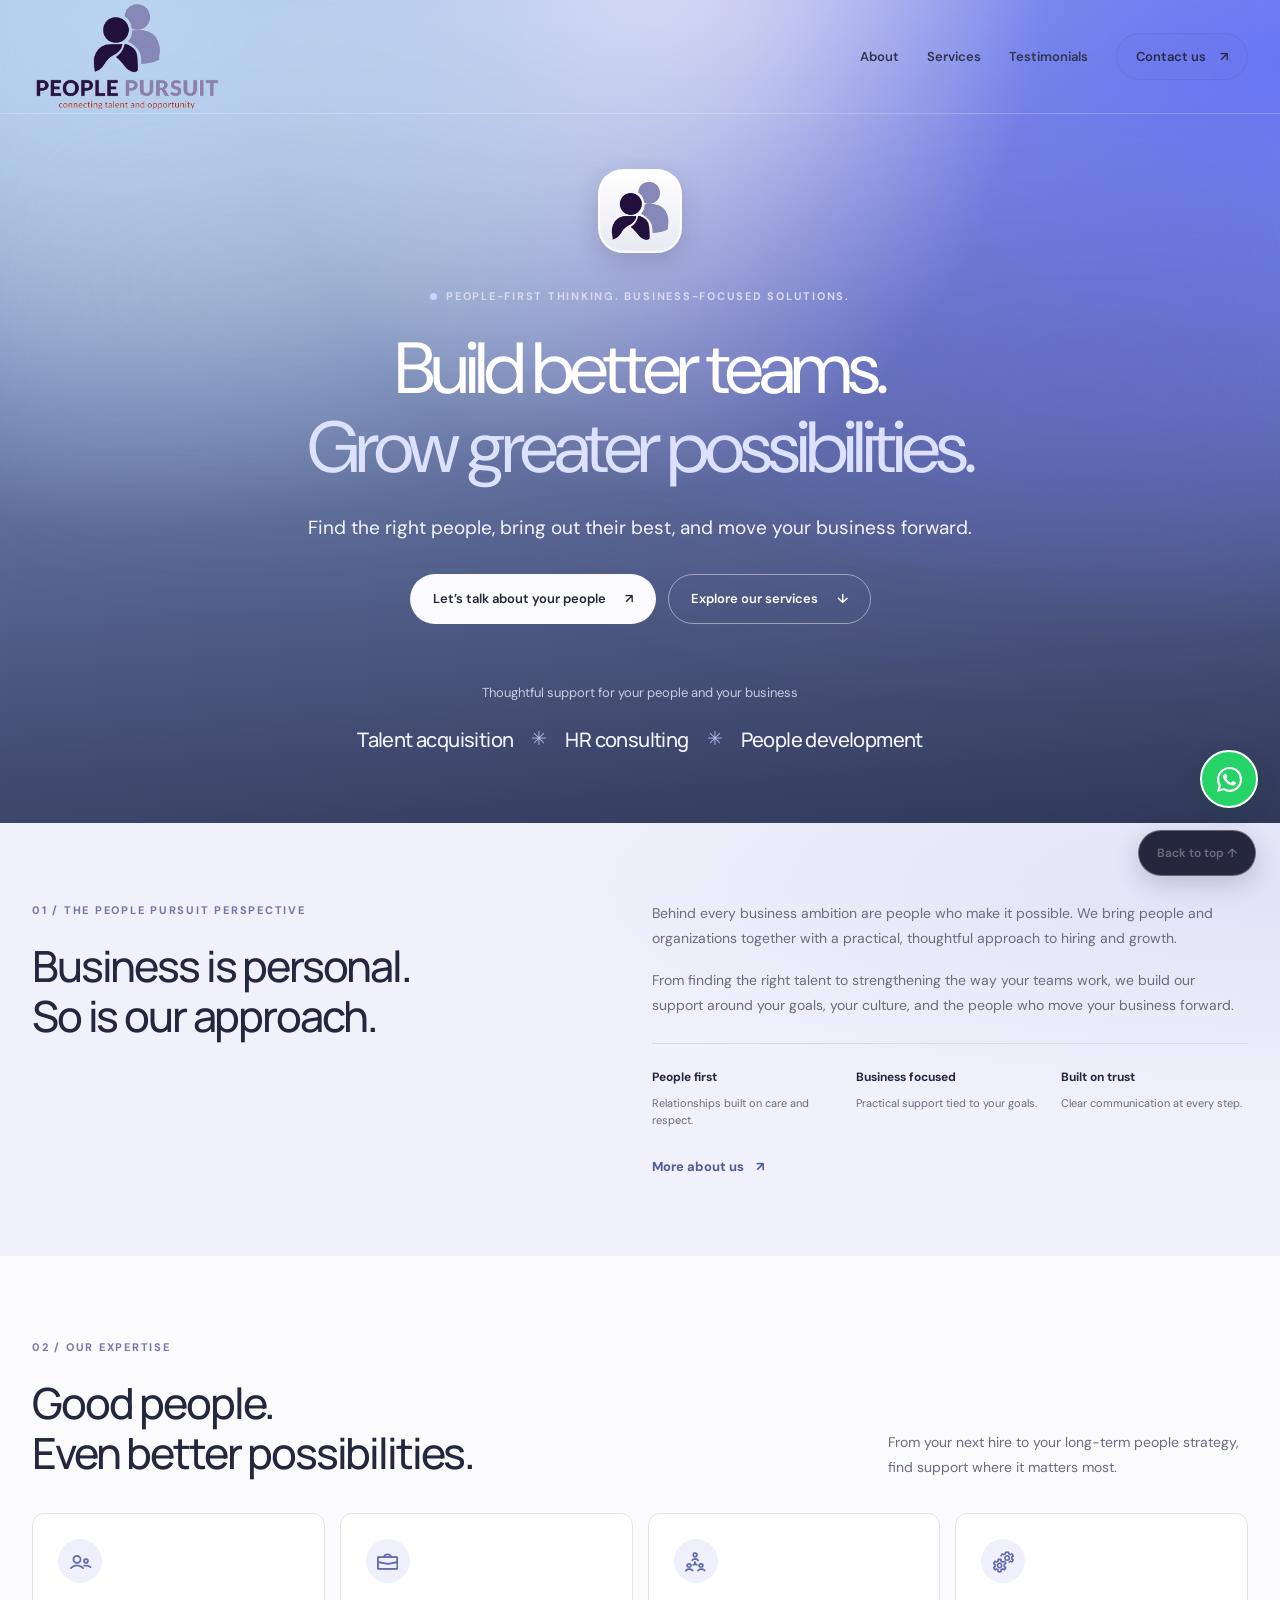
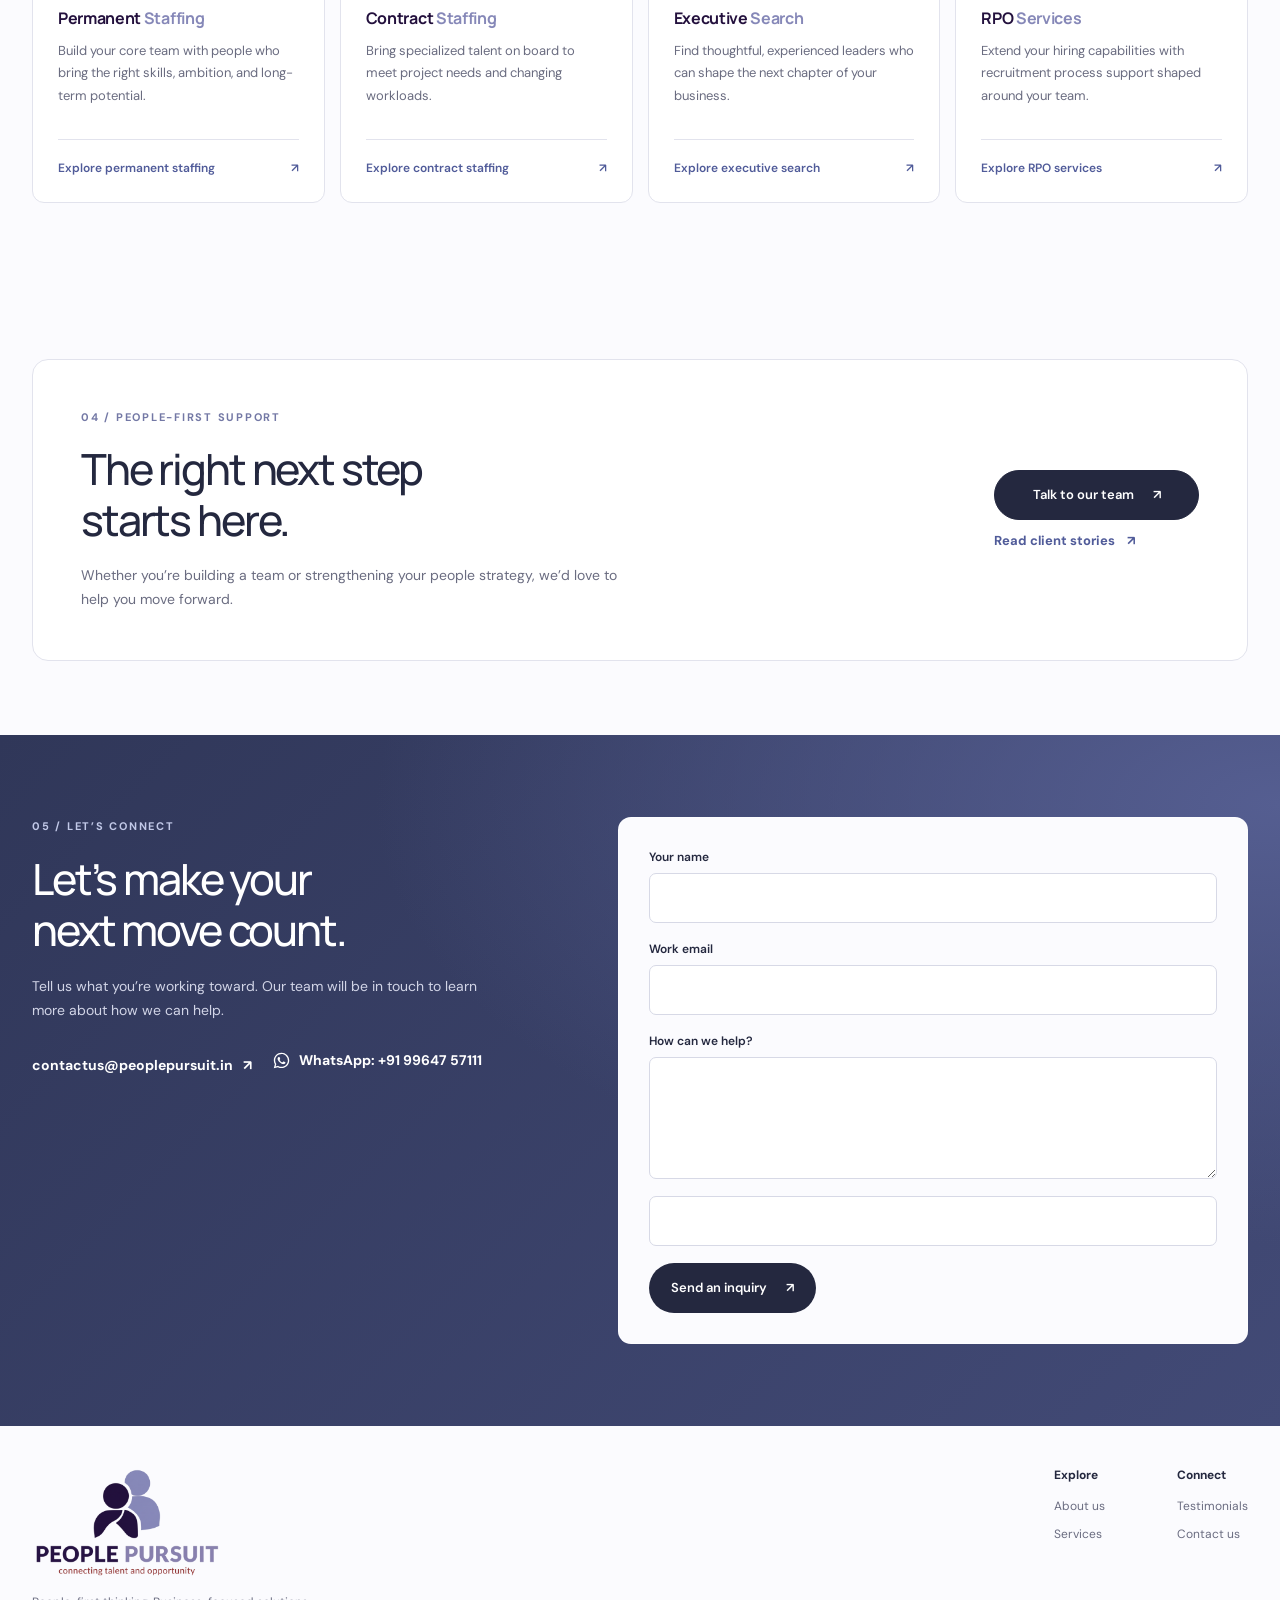
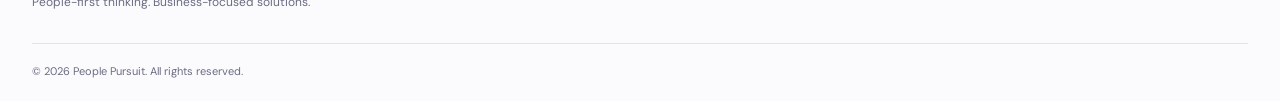
==== commit e7bd5bb3: "Update homepage section labels and service styling Co-authored-by: Copilot <223556219+Copilot@users." ====
--- a/index.html
+++ b/index.html
@@ -65,46 +65,10 @@
     </div>
 
     <main>
-      <section class="home-section" id="feature" aria-labelledby="services-title">
-        <div class="home-wrap">
-          <p class="home-section-eyebrow">01 / Our expertise</p>
-          <div class="home-section-heading">
-            <h2 id="services-title">Good people.<br />Even better possibilities.</h2>
-            <p>From your next hire to your long-term people strategy, find support where it matters most.</p>
-          </div>
-          <div class="home-service-grid">
-            <article class="home-service-card">
-              <span class="home-service-icon" aria-hidden="true"><i class="lni lni-users"></i></span>
-              <h3><span class="home-service-title-primary">Permanent</span> <span class="home-service-title-secondary">Staffing</span></h3>
-              <p>Build your core team with people who bring the right skills, ambition, and long-term potential.</p>
-              <a href="service-details.html?service=permanent">Explore permanent staffing <span aria-hidden="true">↗</span></a>
-            </article>
-            <article class="home-service-card">
-              <span class="home-service-icon" aria-hidden="true"><i class="lni lni-briefcase"></i></span>
-              <h3><span class="home-service-title-primary">Contract</span> <span class="home-service-title-secondary">Staffing</span></h3>
-              <p>Bring specialized talent on board to meet project needs and changing workloads.</p>
-              <a href="service-details.html?service=contract">Explore contract staffing <span aria-hidden="true">↗</span></a>
-            </article>
-            <article class="home-service-card">
-              <span class="home-service-icon" aria-hidden="true"><i class="lni lni-network"></i></span>
-              <h3><span class="home-service-title-primary">Executive</span> <span class="home-service-title-secondary">Search</span></h3>
-              <p>Find thoughtful, experienced leaders who can shape the next chapter of your business.</p>
-              <a href="service-details.html?service=executive">Explore executive search <span aria-hidden="true">↗</span></a>
-            </article>
-            <article class="home-service-card">
-              <span class="home-service-icon" aria-hidden="true"><i class="lni lni-cogs"></i></span>
-              <h3><span class="home-service-title-primary">RPO</span> <span class="home-service-title-secondary">Services</span></h3>
-              <p>Extend your hiring capabilities with recruitment process support shaped around your team.</p>
-              <a href="service-details.html?service=rpo">Explore RPO services <span aria-hidden="true">↗</span></a>
-            </article>
-          </div>
-        </div>
-      </section>
-
       <section class="home-about-section" id="about" aria-labelledby="about-title">
         <div class="home-wrap home-about-grid">
           <div>
-            <p class="home-section-eyebrow">02 / The People Pursuit perspective</p>
+            <p class="home-section-eyebrow">01 / The People Pursuit perspective</p>
             <h2 id="about-title">Business is personal.<br />So is our approach.</h2>
           </div>
           <div class="home-about-copy">
@@ -116,6 +80,42 @@
               <div><strong>Built on trust</strong><span>Clear communication at every step.</span></div>
             </div>
             <a class="home-text-link" href="about-details.html">More about us <span aria-hidden="true">↗</span></a>
+          </div>
+        </div>
+      </section>
+
+      <section class="home-section" id="feature" aria-labelledby="services-title">
+        <div class="home-wrap">
+          <p class="home-section-eyebrow">02 / Our expertise</p>
+          <div class="home-section-heading">
+            <h2 id="services-title">Good people.<br />Even better possibilities.</h2>
+            <p>From your next hire to your long-term people strategy, find support where it matters most.</p>
+          </div>
+          <div class="home-service-grid">
+            <article class="home-service-card">
+              <span class="home-service-icon" aria-hidden="true"><i class="lni lni-users"></i></span>
+              <h3><span class="home-service-title-primary">Permanent</span> <span class="home-service-title-secondary">Staffing</span></h3>
+              <p>Build your core team with people who bring the right skills, ambition, and long-term potential.</p>
+              <a href="service-details.html?service=permanent">Explore permanent staffing <span aria-hidden="true">↗</span></a>
+            </article>
+            <article class="home-service-card">
+              <span class="home-service-icon" aria-hidden="true"><i class="lni lni-briefcase"></i></span>
+              <h3><span class="home-service-title-primary">Contract</span> <span class="home-service-title-secondary">Staffing</span></h3>
+              <p>Bring specialized talent on board to meet project needs and changing workloads.</p>
+              <a href="service-details.html?service=contract">Explore contract staffing <span aria-hidden="true">↗</span></a>
+            </article>
+            <article class="home-service-card">
+              <span class="home-service-icon" aria-hidden="true"><i class="lni lni-network"></i></span>
+              <h3><span class="home-service-title-primary">Executive</span> <span class="home-service-title-secondary">Search</span></h3>
+              <p>Find thoughtful, experienced leaders who can shape the next chapter of your business.</p>
+              <a href="service-details.html?service=executive">Explore executive search <span aria-hidden="true">↗</span></a>
+            </article>
+            <article class="home-service-card">
+              <span class="home-service-icon" aria-hidden="true"><i class="lni lni-cogs"></i></span>
+              <h3><span class="home-service-title-primary">RPO</span> <span class="home-service-title-secondary">Services</span></h3>
+              <p>Extend your hiring capabilities with recruitment process support shaped around your team.</p>
+              <a href="service-details.html?service=rpo">Explore RPO services <span aria-hidden="true">↗</span></a>
+            </article>
           </div>
         </div>
       </section>
--- a/assets/css/people-pursuit-theme.css
+++ b/assets/css/people-pursuit-theme.css
@@ -492,21 +492,41 @@
 }
 
 .service-header {
-  padding: 38px 0;
-  border-bottom: 1px solid var(--pp-line);
+  padding: 58px 0;
+  border-bottom: 0;
+  color: #fff;
   background:
-    radial-gradient(ellipse at 5% 0, #e5e9fb 0, transparent 55%),
-    #f3f4fb;
+    radial-gradient(ellipse at 10% 2%, #b9d4f2 0, transparent 45%),
+    radial-gradient(ellipse at 50% -15%, #ece6f8 0, transparent 46%),
+    radial-gradient(ellipse at 100% 8%, #6976f5 0, transparent 53%),
+    linear-gradient(175deg, #abb8db 8%, #697aab 43%, #303759 100%);
 }
 
 .service-header h1 {
-  color: var(--pp-ink) !important;
+  color: #fff !important;
   font: 500 clamp(2rem, 4vw, 3.2rem)/1.15 "Manrope", sans-serif;
   letter-spacing: -0.045em;
 }
 
 .service-header p {
-  color: var(--pp-muted);
+  color: #f4f5ff !important;
+}
+
+.service-header .accent-color {
+  color: #dbe1ff !important;
+}
+
+.service-details-page {
+  color: var(--pp-ink);
+  background: var(--pp-paper);
+  font-family: "DM Sans", sans-serif;
+}
+
+.service-details-page > header.header.header-6 {
+  border-bottom: 1px solid var(--pp-line);
+  background: rgba(251, 251, 254, 0.94);
+  box-shadow: none;
+  backdrop-filter: blur(14px);
 }
 
 .main-content-section {
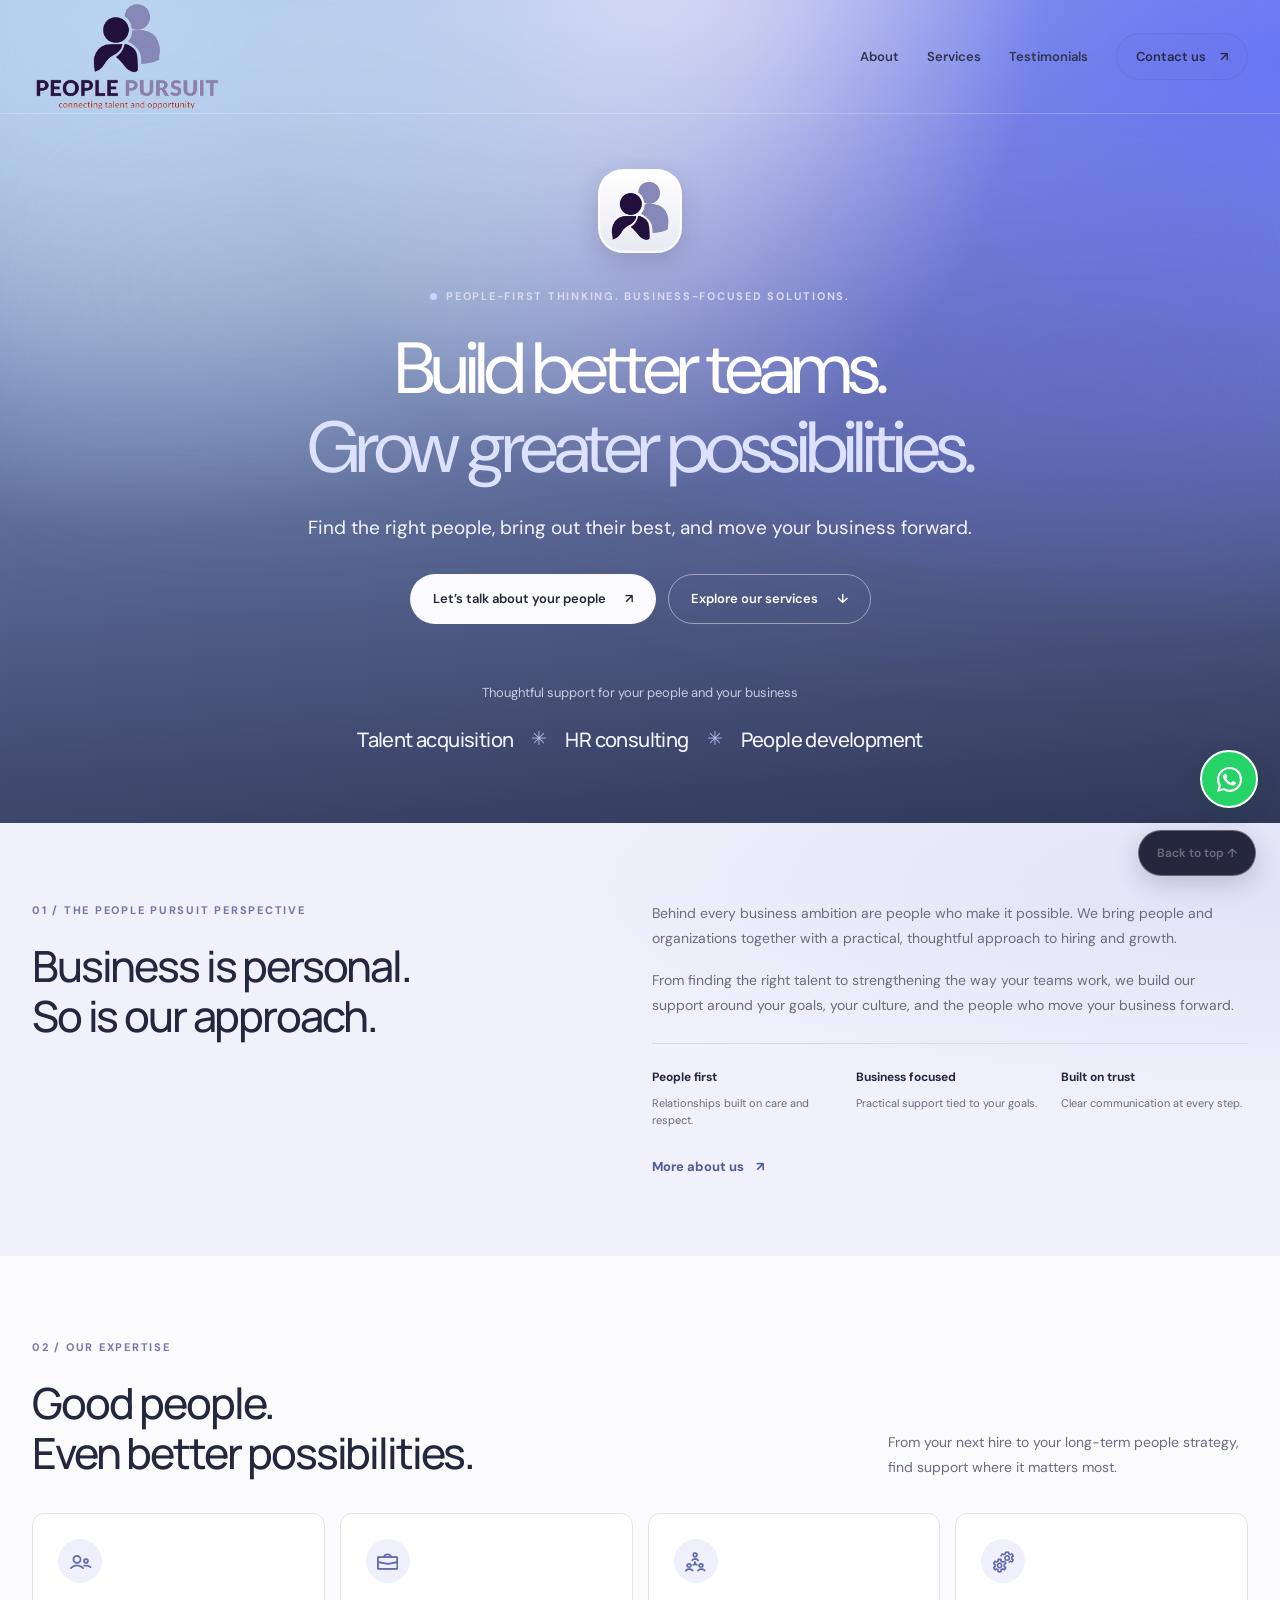
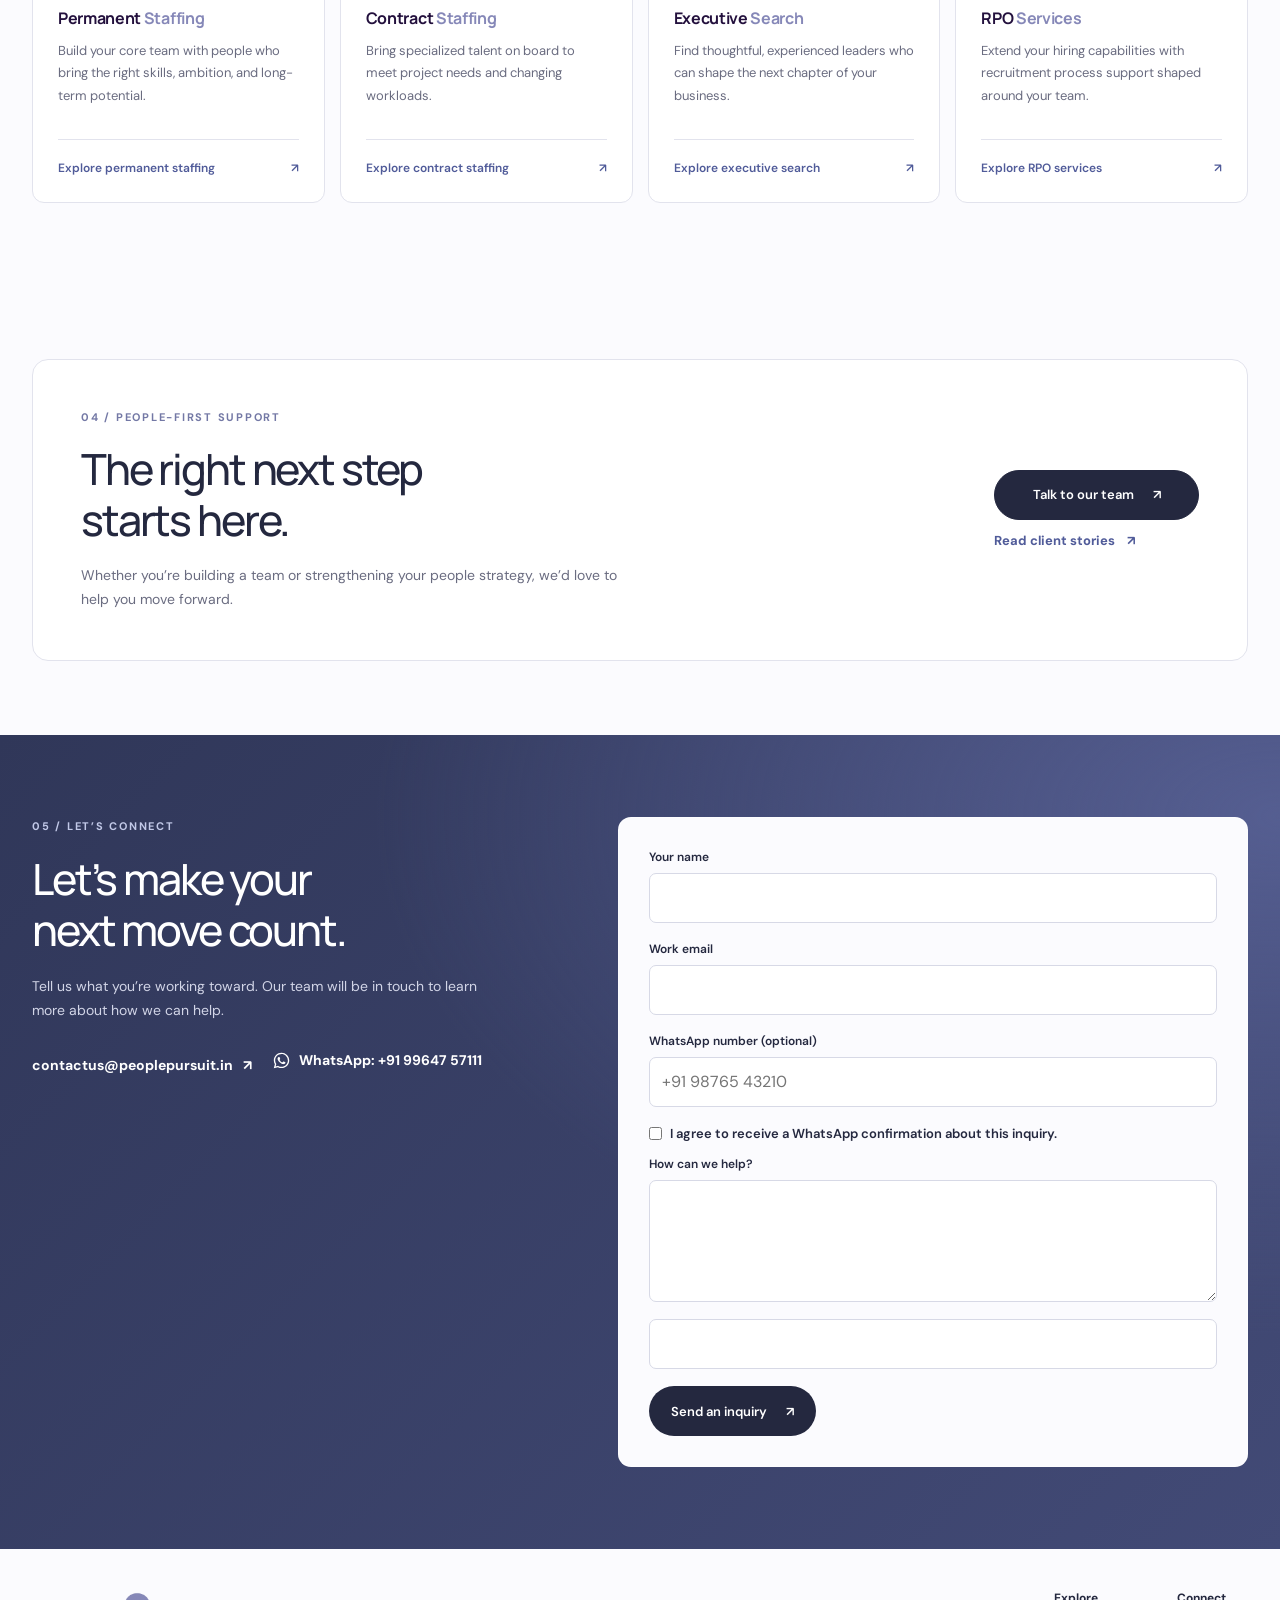
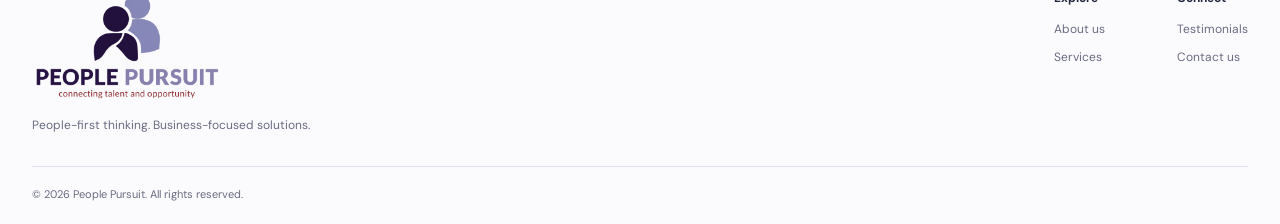
==== commit 6d350851: "whatsapp" ====
--- a/index.html
+++ b/index.html
@@ -216,6 +216,12 @@
               <input id="contact-name" name="name" type="text" maxlength="120" autocomplete="name" required />
               <label for="contact-email">Work email</label>
               <input id="contact-email" name="email" type="email" maxlength="254" autocomplete="email" required />
+              <label for="contact-whatsapp-phone">WhatsApp number (optional)</label>
+              <input id="contact-whatsapp-phone" name="whatsapp_phone" type="tel" maxlength="30" autocomplete="tel" placeholder="+91 98765 43210" />
+              <label class="whatsapp-consent" for="contact-whatsapp-consent">
+                <input id="contact-whatsapp-consent" name="whatsapp_consent" type="checkbox" />
+                <span>I agree to receive a WhatsApp confirmation about this inquiry.</span>
+              </label>
               <label for="contact-requirements">How can we help?</label>
               <textarea id="contact-requirements" name="requirements" rows="4" maxlength="3000" required></textarea>
               <input type="hidden" name="service" value="General inquiry" />
--- a/assets/css/people-pursuit-theme.css
+++ b/assets/css/people-pursuit-theme.css
@@ -131,6 +131,21 @@
   color: var(--pp-ink);
   font-size: 12px;
   font-weight: 600;
+}
+
+.whatsapp-consent {
+  display: flex;
+  align-items: flex-start;
+  gap: 8px;
+  margin: 8px 0 12px;
+  color: var(--pp-ink);
+  font-size: 13px;
+  line-height: 1.5;
+}
+
+.whatsapp-consent input {
+  flex: 0 0 auto;
+  margin: 3px 0 0;
 }
 
 .whatsapp-chat-form input,
@@ -1373,7 +1388,7 @@
   font-weight: 600;
 }
 
-.home-contact-card input,
+.home-contact-card input:not([type="checkbox"]),
 .home-contact-card textarea {
   display: block;
   width: 100%;
@@ -1389,11 +1404,28 @@
   resize: vertical;
 }
 
-.home-contact-card input:focus,
+.home-contact-card input:not([type="checkbox"]):focus,
 .home-contact-card textarea:focus {
   border-color: #747ed0;
   outline: 0;
   box-shadow: 0 0 0 3px #6976c826;
+}
+
+.home-contact-card .whatsapp-consent {
+  display: flex;
+  align-items: flex-start;
+  gap: 8px;
+  margin: 8px 0 12px;
+  font-size: 13px;
+  line-height: 1.5;
+}
+
+.home-contact-card .whatsapp-consent input {
+  display: inline-block;
+  flex: 0 0 auto;
+  width: auto;
+  margin: 3px 0 0;
+  padding: 0;
 }
 
 .home-contact-card .home-button {
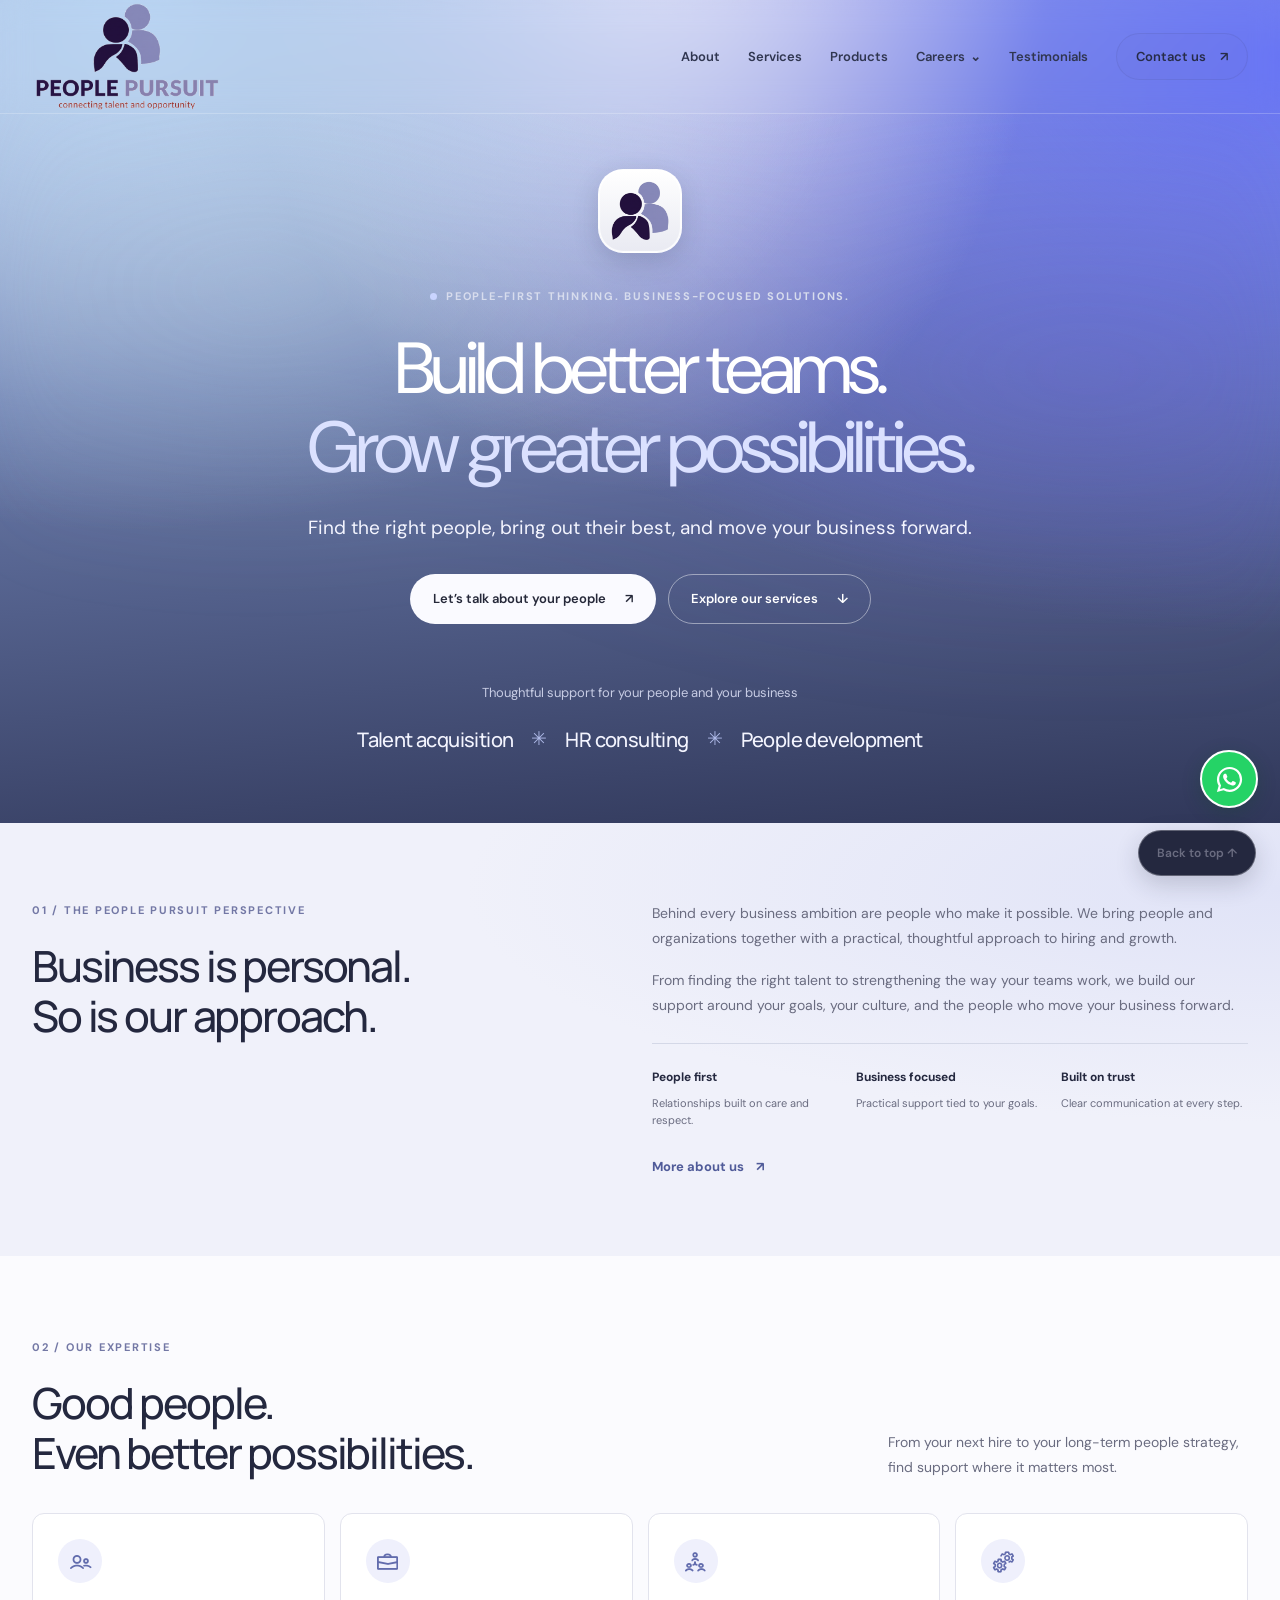
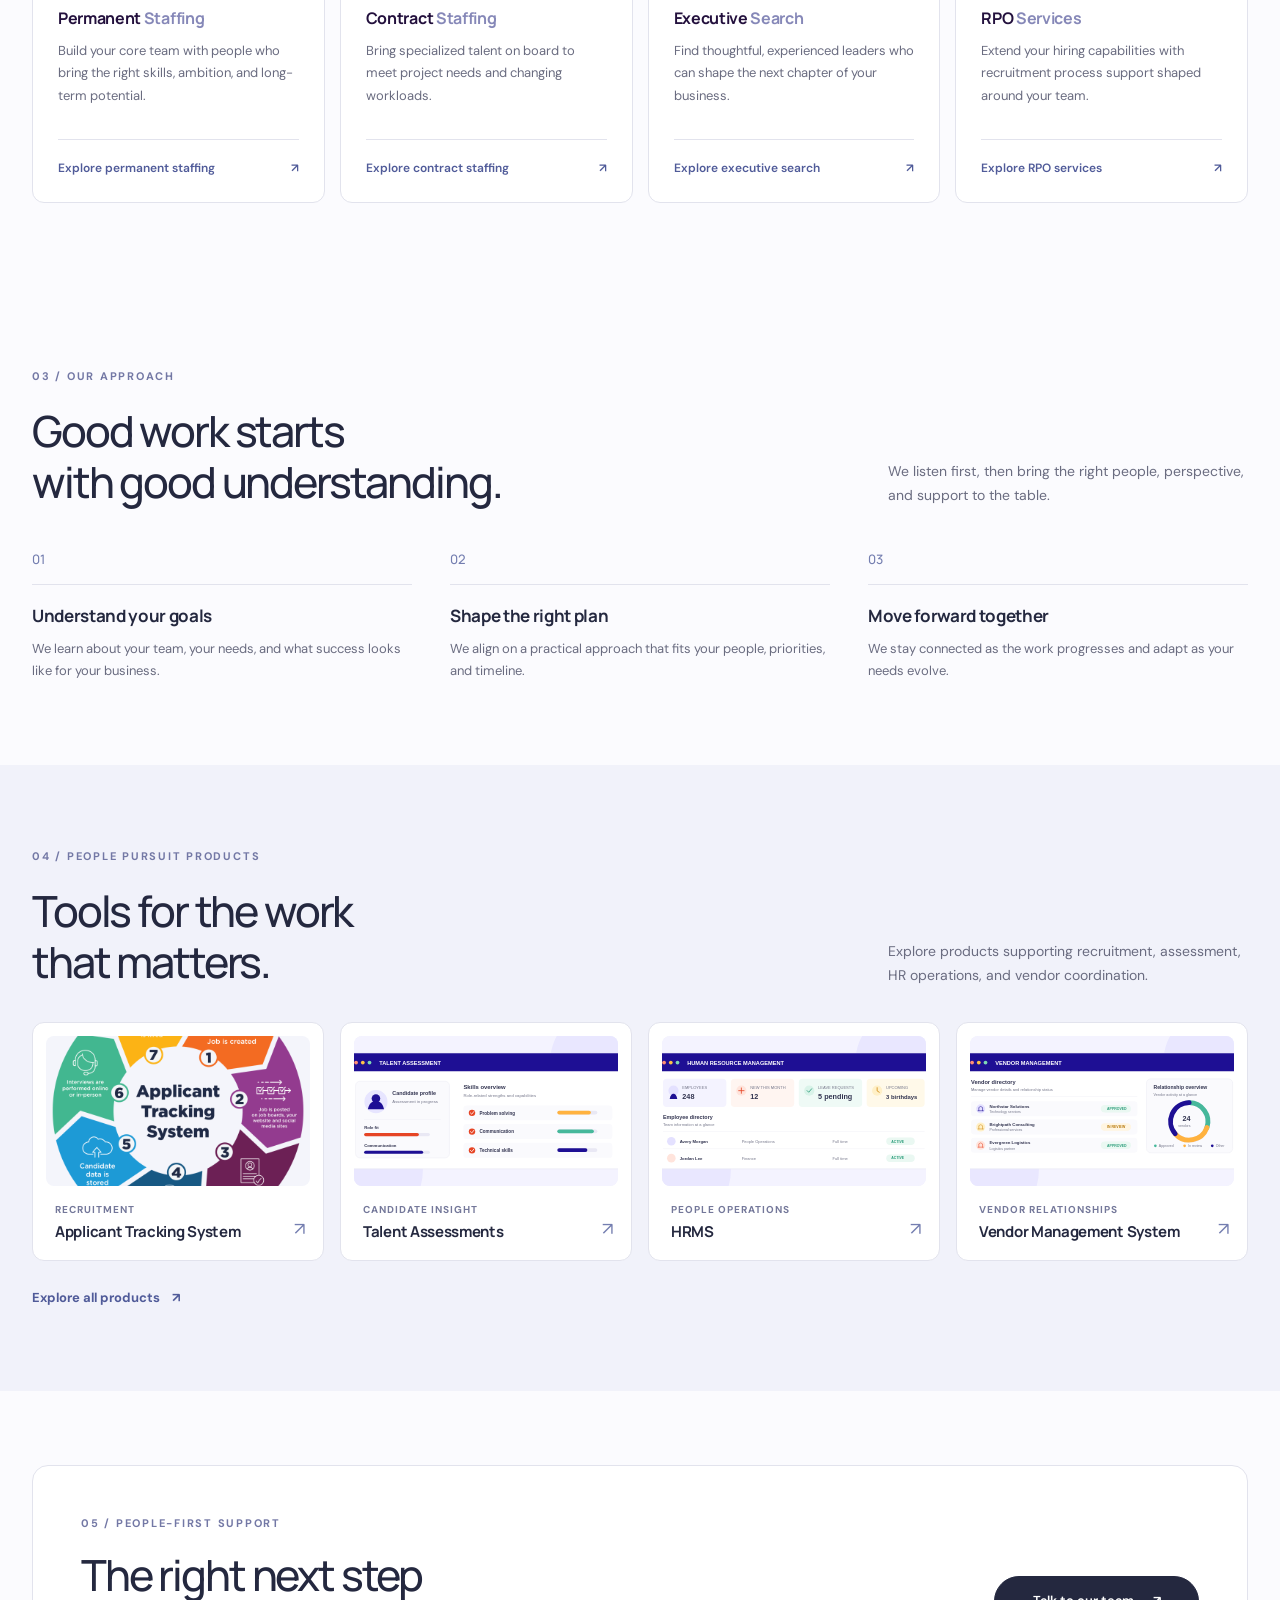
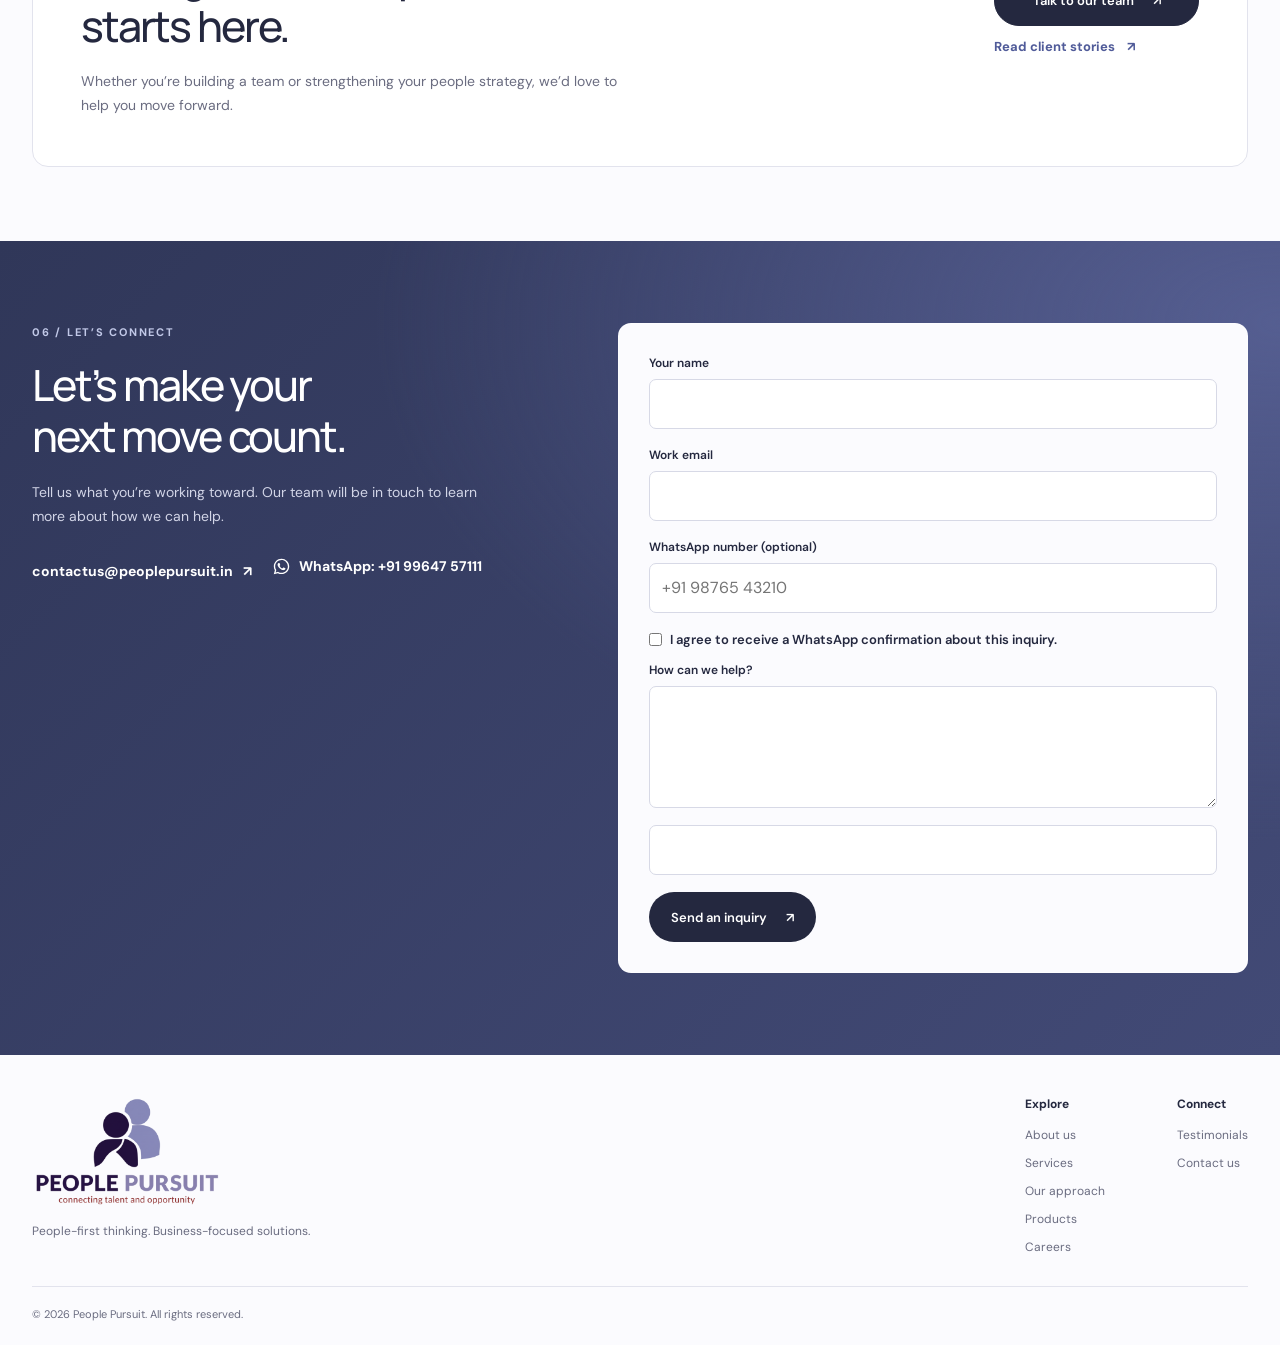
==== commit 075bafe2: "jobs page" ====
--- a/index.html
+++ b/index.html
@@ -21,6 +21,14 @@
           <nav class="desktop-nav" aria-label="Main navigation">
             <a href="#about">About</a>
             <a href="#feature">Services</a>
+            <a href="#products">Products</a>
+            <details class="careers-dropdown">
+              <summary>Careers <span aria-hidden="true">⌄</span></summary>
+              <div class="careers-menu">
+                <a href="jobs.html">Find a job</a>
+                <a href="post-job.html">Post a job</a>
+              </div>
+            </details>
             <a href="testimonials.html">Testimonials</a>
             <a class="home-nav-cta" href="#contact">Contact us <span aria-hidden="true">↗</span></a>
           </nav>
@@ -29,6 +37,14 @@
             <nav aria-label="Mobile navigation">
               <a href="#about">About</a>
               <a href="#feature">Services</a>
+              <a href="#products">Products</a>
+              <details class="careers-dropdown">
+                <summary>Careers <span aria-hidden="true">⌄</span></summary>
+                <div class="careers-menu">
+                  <a href="jobs.html">Find a job</a>
+                  <a href="post-job.html">Post a job</a>
+                </div>
+              </details>
               <a href="testimonials.html">Testimonials</a>
               <a href="#contact">Contact us</a>
             </nav>
@@ -120,7 +136,7 @@
         </div>
       </section>
 
-      <section class="home-section" id="approach" aria-labelledby="approach-title" hidden>
+      <section class="home-section" id="approach" aria-labelledby="approach-title">
         <div class="home-wrap">
           <p class="home-section-eyebrow">03 / Our approach</p>
           <div class="home-section-heading">
@@ -147,9 +163,9 @@
         </div>
       </section>
 
-      <section class="home-products-section" id="products" aria-labelledby="products-title" hidden>
+      <section class="home-products-section" id="products" aria-labelledby="products-title">
         <div class="home-wrap">
-          <p class="home-section-eyebrow">03 / People Pursuit products</p>
+          <p class="home-section-eyebrow">04 / People Pursuit products</p>
           <div class="home-section-heading">
             <h2 id="products-title">Tools for the work<br />that matters.</h2>
             <p>Explore products supporting recruitment, assessment, HR operations, and vendor coordination.</p>
@@ -180,14 +196,14 @@
               <span class="home-product-arrow" aria-hidden="true">↗</span>
             </a>
           </div>
-          <a class="home-text-link" href="#products">Explore all products <span aria-hidden="true">↗</span></a>
+          <a class="home-text-link" href="products.html">Explore all products <span aria-hidden="true">↗</span></a>
         </div>
       </section>
 
       <section class="home-opportunities-section" aria-labelledby="opportunities-title">
         <div class="home-wrap home-opportunities">
           <div>
-            <p class="home-section-eyebrow">04 / People-first support</p>
+            <p class="home-section-eyebrow">05 / People-first support</p>
             <h2 id="opportunities-title">The right next step<br />starts here.</h2>
             <p>Whether you’re building a team or strengthening your people strategy, we’d love to help you move forward.</p>
           </div>
@@ -201,7 +217,7 @@
       <section class="home-contact-section" id="contact" aria-labelledby="contact-title">
         <div class="home-wrap home-contact-grid">
           <div>
-            <p class="home-section-eyebrow">05 / Let’s connect</p>
+            <p class="home-section-eyebrow">06 / Let’s connect</p>
             <h2 id="contact-title">Let’s make your<br />next move count.</h2>
             <p>Tell us what you’re working toward. Our team will be in touch to learn more about how we can help.</p>
             <a class="home-contact-email" href="mailto:contactus@peoplepursuit.in">contactus@peoplepursuit.in <span aria-hidden="true">↗</span></a>
@@ -210,7 +226,7 @@
               WhatsApp: +91 99647 57111
             </a>
           </div>
-          <div class="home-contact-card">
+          <div class="home-contact-card"> 
             <form id="service-inquiry-form">
               <label for="contact-name">Your name</label>
               <input id="contact-name" name="name" type="text" maxlength="120" autocomplete="name" required />
@@ -246,7 +262,7 @@
             <p>People-first thinking. Business-focused solutions.</p>
           </div>
           <div class="home-footer-links">
-            <div><strong>Explore</strong><a href="index.html#about">About us</a><a href="index.html#feature">Services</a></div>
+            <div><strong>Explore</strong><a href="index.html#about">About us</a><a href="index.html#feature">Services</a><a href="index.html#approach">Our approach</a><a href="index.html#products">Products</a><a href="jobs.html">Careers</a></div>
             <div><strong>Connect</strong><a href="testimonials.html">Testimonials</a><a href="#contact">Contact us</a></div>
           </div>
         </div>
--- a/assets/css/people-pursuit-theme.css
+++ b/assets/css/people-pursuit-theme.css
@@ -779,6 +779,48 @@
 .desktop-nav > a:not(.home-nav-cta):hover,
 .home-footer a:hover {
   color: #717cc4;
+}
+
+.careers-dropdown {
+  position: relative;
+}
+
+.careers-dropdown > summary {
+  display: inline-flex;
+  align-items: center;
+  gap: 5px;
+  cursor: pointer;
+  list-style: none;
+}
+
+.careers-dropdown > summary::-webkit-details-marker {
+  display: none;
+}
+
+.desktop-nav .careers-menu {
+  position: absolute;
+  z-index: 10;
+  top: calc(100% + 12px);
+  left: -12px;
+  display: grid;
+  min-width: 150px;
+  gap: 2px;
+  padding: 8px;
+  border: 1px solid var(--pp-line);
+  border-radius: 12px;
+  background: var(--pp-paper);
+  box-shadow: 0 12px 30px rgba(36, 40, 63, 0.12);
+}
+
+.desktop-nav .careers-menu a {
+  padding: 10px 12px;
+  border-radius: 7px;
+  color: var(--pp-ink);
+  text-decoration: none;
+}
+
+.desktop-nav .careers-menu a:hover {
+  background: var(--pp-panel);
 }
 
 .desktop-nav .home-nav-cta {
@@ -842,6 +884,19 @@
   background: var(--pp-panel);
 }
 
+.mobile-nav .careers-dropdown > summary {
+  display: flex;
+  justify-content: space-between;
+  padding: 10px 12px;
+  border-radius: 7px;
+}
+
+.mobile-nav .careers-menu {
+  display: grid;
+  gap: 2px;
+  padding-left: 10px;
+}
+
 .home-hero {
   padding: 55px 0 70px;
   text-align: center;
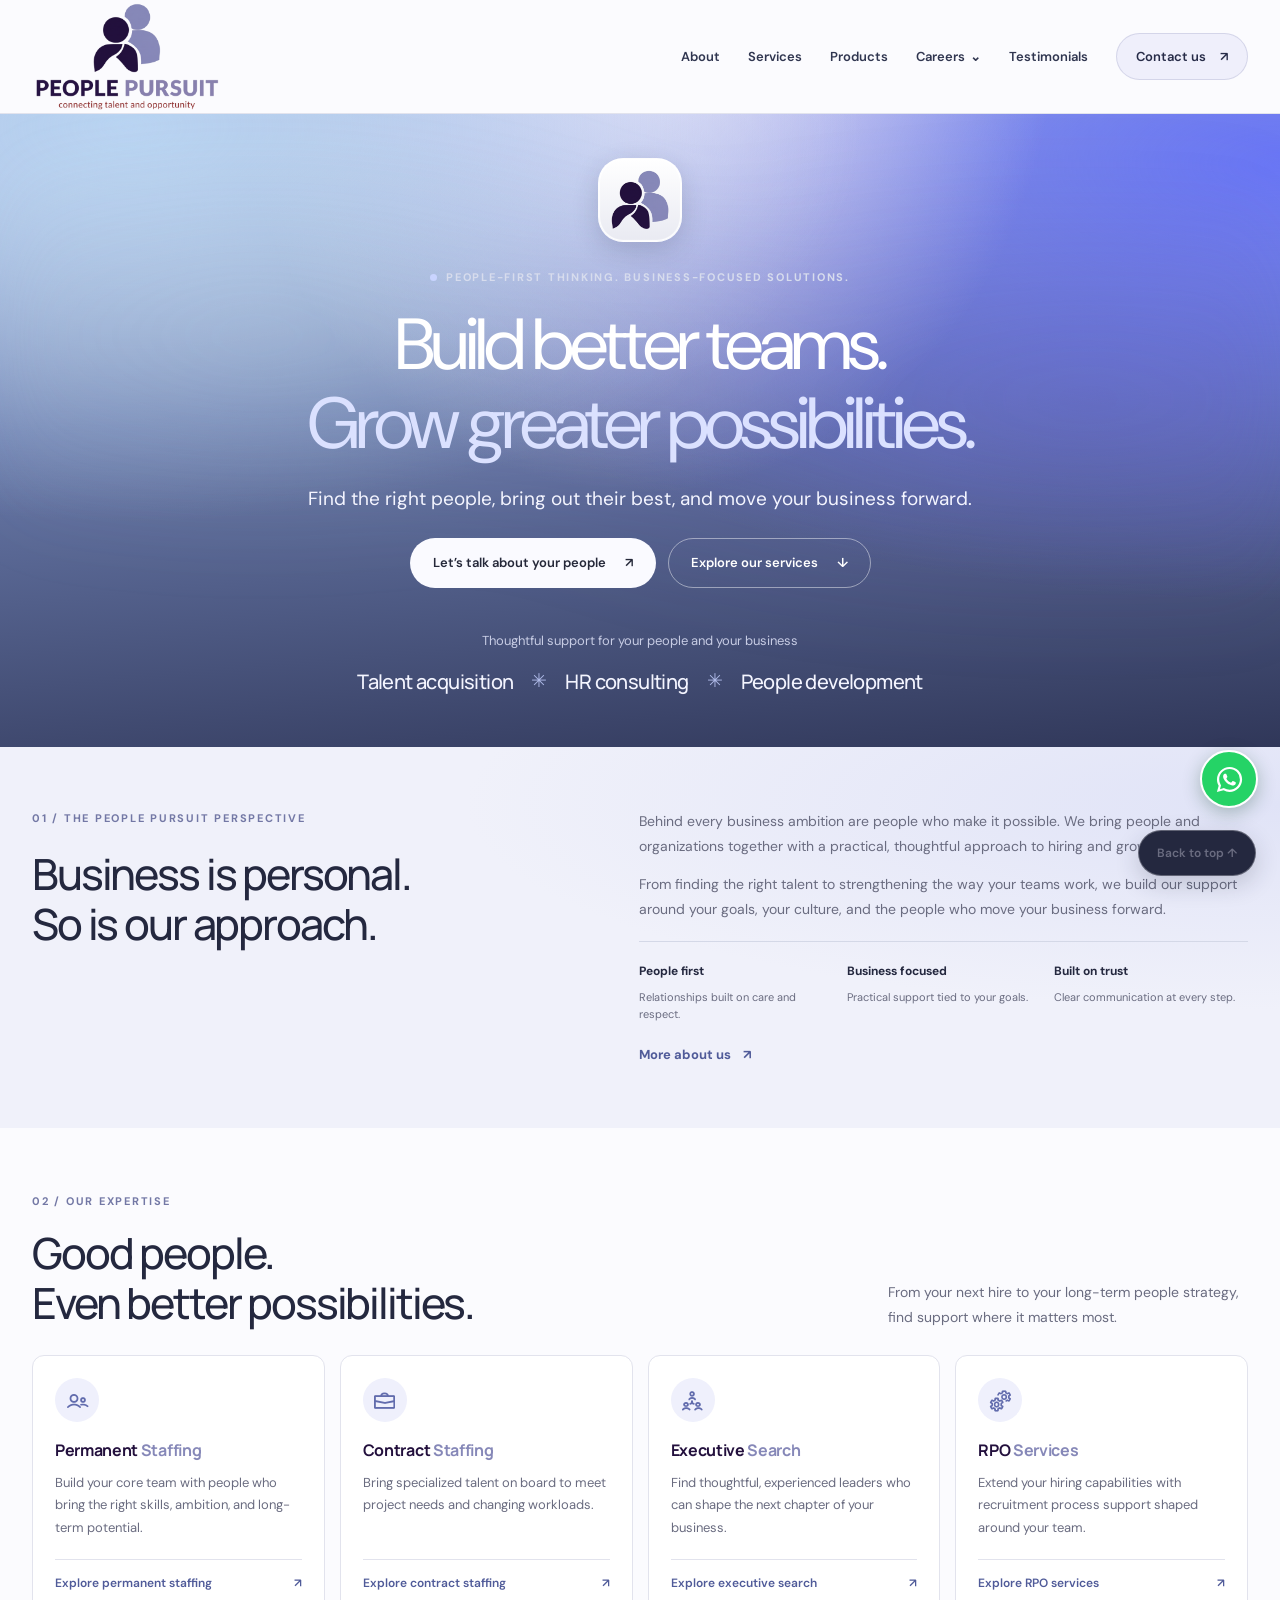
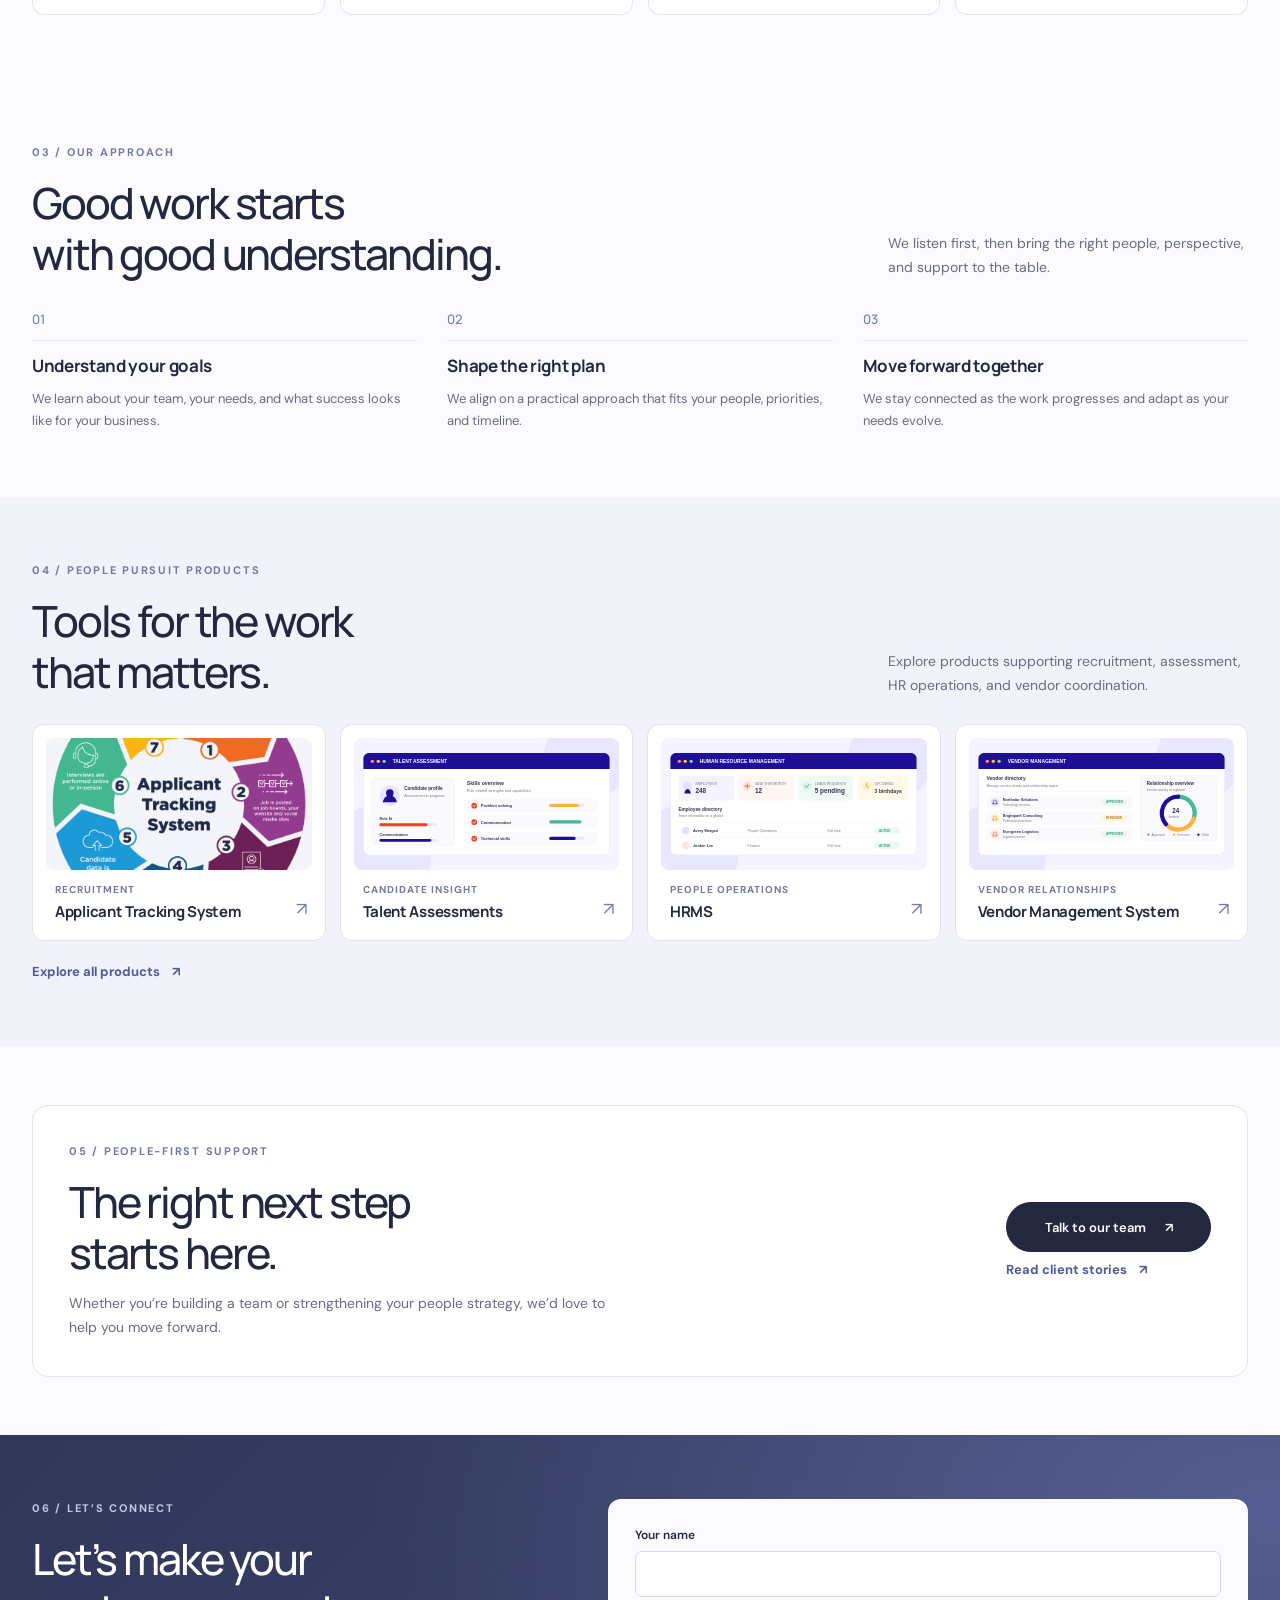
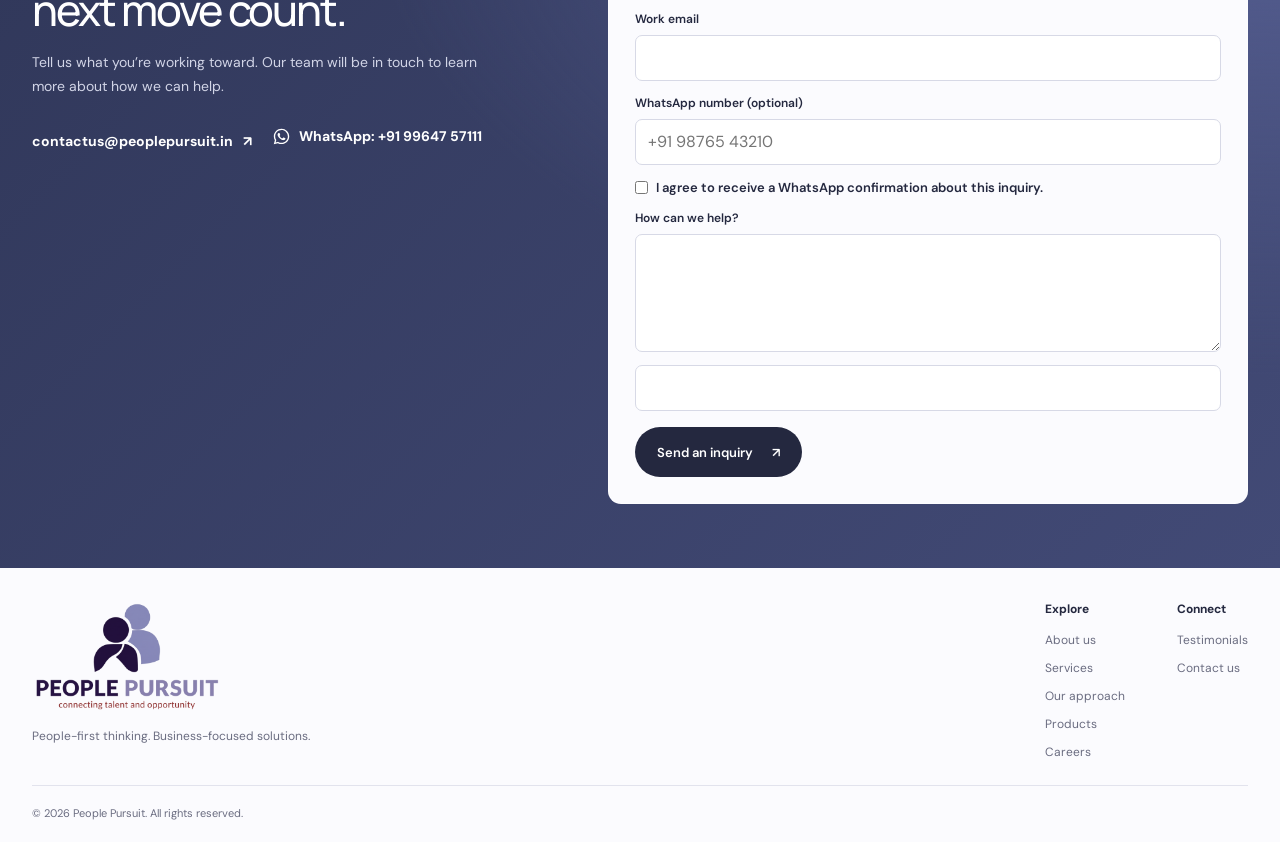
==== commit 55ed503a: "pages changes" ====
--- a/index.html
+++ b/index.html
@@ -12,13 +12,28 @@
     <script src="assets/js/whatsapp-chat.js?v=2" defer></script>
   </head>
   <body class="home-page">
-    <div class="home-hero-shell" id="home">
-      <header class="site-header">
-        <div class="home-wrap site-nav">
-          <a class="site-logo" href="index.html#home" aria-label="People Pursuit home">
-            <img src="assets/img/logo/people-pursuit-new.png" alt="People Pursuit" />
-          </a>
-          <nav class="desktop-nav" aria-label="Main navigation">
+    <header class="site-header">
+      <div class="home-wrap site-nav">
+        <a class="site-logo" href="index.html#home" aria-label="People Pursuit home">
+          <img src="assets/img/logo/people-pursuit-new.png" alt="People Pursuit" />
+        </a>
+        <nav class="desktop-nav" aria-label="Main navigation">
+          <a href="#about">About</a>
+          <a href="#feature">Services</a>
+          <a href="#products">Products</a>
+          <details class="careers-dropdown">
+            <summary>Careers <span aria-hidden="true">⌄</span></summary>
+            <div class="careers-menu">
+              <a href="jobs.html">Find a job</a>
+              <a href="post-job.html">Post a job</a>
+            </div>
+          </details>
+          <a href="testimonials.html">Testimonials</a>
+          <a class="home-nav-cta" href="#contact">Contact us <span aria-hidden="true">↗</span></a>
+        </nav>
+        <details class="mobile-nav">
+          <summary aria-label="Open navigation menu">Menu</summary>
+          <nav aria-label="Mobile navigation">
             <a href="#about">About</a>
             <a href="#feature">Services</a>
             <a href="#products">Products</a>
@@ -30,28 +45,12 @@
               </div>
             </details>
             <a href="testimonials.html">Testimonials</a>
-            <a class="home-nav-cta" href="#contact">Contact us <span aria-hidden="true">↗</span></a>
+            <a href="#contact">Contact us</a>
           </nav>
-          <details class="mobile-nav">
-            <summary aria-label="Open navigation menu">Menu</summary>
-            <nav aria-label="Mobile navigation">
-              <a href="#about">About</a>
-              <a href="#feature">Services</a>
-              <a href="#products">Products</a>
-              <details class="careers-dropdown">
-                <summary>Careers <span aria-hidden="true">⌄</span></summary>
-                <div class="careers-menu">
-                  <a href="jobs.html">Find a job</a>
-                  <a href="post-job.html">Post a job</a>
-                </div>
-              </details>
-              <a href="testimonials.html">Testimonials</a>
-              <a href="#contact">Contact us</a>
-            </nav>
-          </details>
-        </div>
-      </header>
-
+        </details>
+      </div>
+    </header>
+    <div class="home-hero-shell" id="home">
       <div>
         <section class="home-hero" aria-labelledby="home-title">
           <div class="home-wrap">
--- a/assets/css/people-pursuit-theme.css
+++ b/assets/css/people-pursuit-theme.css
@@ -315,6 +315,52 @@
   box-shadow: 0 0 0 3px #6976c833;
 }
 
+.jobs-header .dropdown-menu {
+  min-width: 10rem;
+  padding: 0.45rem;
+  border: 1px solid var(--pp-line);
+  border-radius: 0.75rem;
+  background: var(--pp-paper);
+  box-shadow: 0 12px 30px rgba(36, 40, 63, 0.12);
+}
+
+.jobs-header .dropdown-item {
+  padding: 0.55rem 0.7rem;
+  border-radius: 0.45rem;
+  color: var(--pp-ink);
+  font-size: 13px;
+  font-weight: 600;
+}
+
+.jobs-header .dropdown-item:hover,
+.jobs-header .dropdown-item:focus {
+  color: var(--pp-accent);
+  background: var(--pp-panel);
+}
+
+.header.header-6 .dropdown-menu {
+  min-width: 10rem;
+  padding: 0.45rem;
+  border: 1px solid var(--pp-line);
+  border-radius: 0.75rem;
+  background: var(--pp-paper);
+  box-shadow: 0 12px 30px rgba(36, 40, 63, 0.12);
+}
+
+.header.header-6 .dropdown-item {
+  padding: 0.55rem 0.7rem !important;
+  border-radius: 0.45rem;
+  color: var(--pp-ink) !important;
+  font-size: 13px !important;
+  font-weight: 600;
+}
+
+.header.header-6 .dropdown-item:hover,
+.header.header-6 .dropdown-item:focus {
+  color: var(--pp-accent) !important;
+  background: var(--pp-panel);
+}
+
 .jobs-header .navbar-toggler .toggler-icon {
   display: block;
   width: 23px;
@@ -702,7 +748,7 @@
 }
 
 .home-page {
-  overflow-x: hidden;
+  overflow-x: clip;
 }
 
 .home-wrap {
@@ -734,15 +780,17 @@
 }
 
 .site-header {
-  position: relative;
+  position: sticky;
+  top: 0;
   z-index: 3;
-  border-bottom: 1px solid rgba(255, 255, 255, 0.22);
-  background: transparent;
+  border-bottom: 1px solid var(--pp-line);
+  background: rgba(251, 251, 254, 0.96);
+  backdrop-filter: blur(14px);
 }
 
 .site-nav {
   display: flex;
-  min-height: 100px;
+  min-height: 88px;
   align-items: center;
   justify-content: space-between;
   gap: 30px;
@@ -898,7 +946,7 @@
 }
 
 .home-hero {
-  padding: 55px 0 70px;
+  padding: 44px 0 52px;
   text-align: center;
 }
 
@@ -907,7 +955,7 @@
   width: 84px;
   height: 84px;
   place-items: center;
-  margin: 0 auto 34px;
+  margin: 0 auto 26px;
   border: 1px solid rgba(255, 255, 255, 0.85);
   border-radius: 25px;
   background: linear-gradient(#fff, #e9eaf2);
@@ -946,7 +994,7 @@
 
 .home-hero h1 {
   max-width: 1100px;
-  margin: 23px auto 25px;
+  margin: 18px auto 20px;
   color: #fff;
   font-family: "DM Sans", sans-serif;
   font-size: clamp(45px, 5.65vw, 78px);
@@ -973,7 +1021,7 @@
   flex-wrap: wrap;
   justify-content: center;
   gap: 12px;
-  margin-top: 31px;
+  margin-top: 24px;
 }
 
 .home-button {
@@ -1016,11 +1064,11 @@
 }
 
 .home-expertise {
-  margin-top: 58px;
+  margin-top: 42px;
 }
 
 .home-expertise > p {
-  margin-bottom: 20px;
+  margin-bottom: 14px;
   color: #c7cce4;
   font-size: 13px;
 }
@@ -1050,7 +1098,7 @@
 }
 
 .home-section {
-  padding: 82px 0;
+  padding: 64px 0;
 }
 
 .home-section-eyebrow {
@@ -1061,8 +1109,8 @@
   display: flex;
   align-items: end;
   justify-content: space-between;
-  gap: 36px;
-  margin: 20px 0 34px;
+  gap: 28px;
+  margin: 14px 0 26px;
 }
 
 .home-section-heading h2,
@@ -1089,10 +1137,10 @@
 
 .home-service-card {
   display: flex;
-  min-height: 290px;
+  min-height: 260px;
   flex-direction: column;
   align-items: flex-start;
-  padding: 25px;
+  padding: 22px;
   border: 1px solid var(--pp-line);
   border-radius: 12px;
   background: #fff;
@@ -1110,7 +1158,7 @@
   width: 44px;
   height: 44px;
   place-items: center;
-  margin-bottom: 25px;
+  margin-bottom: 18px;
   border-radius: 50%;
   color: #626cad;
   background: var(--pp-accent-soft);
@@ -1150,7 +1198,7 @@
   justify-content: space-between;
   gap: 8px;
   margin-top: auto;
-  padding-top: 19px;
+  padding-top: 14px;
   border-top: 1px solid var(--pp-line);
   color: #505b99;
   font-size: 12px;
@@ -1162,7 +1210,7 @@
 }
 
 .home-about-section {
-  padding: 78px 0;
+  padding: 62px 0;
   background:
     radial-gradient(ellipse at 100% 15%, #e0e3f7 0, transparent 45%),
     var(--pp-panel);
@@ -1171,7 +1219,7 @@
 .home-about-grid {
   display: grid;
   grid-template-columns: 0.95fr 1.05fr;
-  gap: 80px;
+  gap: 56px;
 }
 
 .home-about-grid h2 {
@@ -1179,16 +1227,16 @@
 }
 
 .home-about-copy > p {
-  margin: 0 0 18px;
+  margin: 0 0 14px;
   font-size: 14px;
 }
 
 .home-principles {
   display: grid;
   grid-template-columns: repeat(3, 1fr);
-  gap: 18px;
-  margin: 26px 0;
-  padding-top: 20px;
+  gap: 14px;
+  margin: 20px 0;
+  padding-top: 16px;
   border-top: 1px solid #d4d8e7;
 }
 
@@ -1220,8 +1268,8 @@
 .home-steps {
   display: grid;
   grid-template-columns: repeat(3, 1fr);
-  gap: 38px;
-  margin-top: 40px;
+  gap: 30px;
+  margin-top: 28px;
 }
 
 .home-steps article {
@@ -1229,8 +1277,8 @@
 }
 
 .home-step-number {
-  margin-bottom: 20px;
-  padding-bottom: 16px;
+  margin-bottom: 14px;
+  padding-bottom: 12px;
   border-bottom: 1px solid var(--pp-line);
   color: #747eb0 !important;
   font: 500 13px "Manrope", sans-serif;
@@ -1246,7 +1294,7 @@
 }
 
 .home-products-section {
-  padding: 82px 0;
+  padding: 64px 0;
   background: #f1f2fa;
 }
 
@@ -1261,8 +1309,8 @@
 .home-product-grid {
   display: grid;
   grid-template-columns: repeat(4, minmax(0, 1fr));
-  gap: 16px;
-  margin: 34px 0 24px;
+  gap: 14px;
+  margin: 26px 0 18px;
 }
 
 .home-product-card {
@@ -1280,8 +1328,8 @@
 
 .home-product-card > img {
   width: 100%;
-  height: 150px;
-  margin-bottom: 16px;
+  height: 132px;
+  margin-bottom: 12px;
   border-radius: 8px;
   background: #f4f5fb;
   object-fit: cover;
@@ -1310,22 +1358,22 @@
 }
 
 .home-opportunities-section {
-  padding: 74px 0;
+  padding: 58px 0;
 }
 
 .home-opportunities {
   display: flex;
   align-items: center;
   justify-content: space-between;
-  gap: 55px;
-  padding: 48px;
+  gap: 40px;
+  padding: 36px;
   border: 1px solid var(--pp-line);
   border-radius: 16px;
   background: #fff;
 }
 
 .home-opportunities h2 {
-  margin: 17px 0;
+  margin: 12px 0;
 }
 
 .home-opportunities > div:first-child > p:last-child {
@@ -1339,7 +1387,7 @@
   min-width: 205px;
   flex-direction: column;
   align-items: stretch;
-  gap: 11px;
+  gap: 8px;
 }
 
 .home-button-dark {
@@ -1365,7 +1413,7 @@
 }
 
 .home-contact-section {
-  padding: 82px 0;
+  padding: 64px 0;
   color: #fff;
   background:
     radial-gradient(ellipse at 100% 10%, #555e91 0, transparent 50%),
@@ -1375,7 +1423,7 @@
 .home-contact-grid {
   display: grid;
   grid-template-columns: 0.9fr 1.1fr;
-  gap: 70px;
+  gap: 52px;
   align-items: start;
 }
 
@@ -1384,7 +1432,7 @@
 }
 
 .home-contact-grid h2 {
-  margin: 18px 0;
+  margin: 14px 0;
   color: #fff;
 }
 
@@ -1397,7 +1445,7 @@
 .home-contact-email {
   display: inline-flex;
   gap: 10px;
-  margin-top: 15px;
+  margin-top: 10px;
   color: #fff;
   font-size: 14px;
   font-weight: 700;
@@ -1428,7 +1476,7 @@
 }
 
 .home-contact-card {
-  padding: 30px;
+  padding: 26px;
   border: 1px solid rgba(255, 255, 255, 0.45);
   border-radius: 13px;
   color: var(--pp-ink);
@@ -1447,8 +1495,8 @@
 .home-contact-card textarea {
   display: block;
   width: 100%;
-  margin: 0 0 17px;
-  padding: 12px;
+  margin: 0 0 13px;
+  padding: 10px 12px;
   border: 1px solid #d7d9e6;
   border-radius: 7px;
   color: var(--pp-ink);
@@ -1497,15 +1545,15 @@
 }
 
 .home-footer {
-  padding: 40px 0 20px;
+  padding: 32px 0 18px;
   background: var(--pp-paper);
 }
 
 .home-footer-main {
   display: flex;
   justify-content: space-between;
-  gap: 40px;
-  padding-bottom: 30px;
+  gap: 32px;
+  padding-bottom: 24px;
 }
 
 .footer-site-logo img {
@@ -1520,7 +1568,7 @@
 
 .home-footer-links {
   display: flex;
-  gap: 72px;
+  gap: 52px;
 }
 
 .home-footer-links > div {
@@ -1593,6 +1641,14 @@
     font-size: 12px;
   }
 
+  .desktop-nav {
+    display: none;
+  }
+
+  .mobile-nav {
+    display: block;
+  }
+
   .site-logo img {
     width: 165px;
   }
@@ -1604,7 +1660,7 @@
 
   .home-about-grid,
   .home-contact-grid {
-    gap: 42px;
+    gap: 32px;
   }
 }
 
@@ -1614,7 +1670,7 @@
   }
 
   .site-nav {
-    min-height: 82px;
+    min-height: 76px;
   }
 
   .site-logo img {
@@ -1622,22 +1678,14 @@
     height: auto;
   }
 
-  .desktop-nav {
-    display: none;
-  }
-
-  .mobile-nav {
-    display: block;
-  }
-
   .home-hero {
-    padding: 44px 0 53px;
+    padding: 36px 0 42px;
   }
 
   .home-brand-tile {
     width: 70px;
     height: 70px;
-    margin-bottom: 26px;
+    margin-bottom: 20px;
     border-radius: 21px;
   }
 
@@ -1658,7 +1706,7 @@
   }
 
   .home-expertise {
-    margin-top: 44px;
+    margin-top: 34px;
   }
 
   .home-expertise > div {
@@ -1677,7 +1725,7 @@
   .home-section,
   .home-products-section,
   .home-contact-section {
-    padding: 58px 0;
+    padding: 44px 0;
   }
 
   .home-section-heading {
@@ -1685,22 +1733,22 @@
   }
 
   .home-section-heading > p {
-    margin-top: 16px;
+    margin-top: 12px;
   }
 
   .home-about-section {
-    padding: 58px 0;
+    padding: 44px 0;
   }
 
   .home-about-grid,
   .home-contact-grid {
     grid-template-columns: 1fr;
-    gap: 27px;
+    gap: 22px;
   }
 
   .home-steps {
     grid-template-columns: 1fr;
-    gap: 25px;
+    gap: 18px;
   }
 
   .home-step-number {
@@ -1709,15 +1757,15 @@
 
   .home-opportunities {
     display: block;
-    padding: 30px;
+    padding: 24px;
   }
 
   .home-opportunity-actions {
-    margin-top: 25px;
+    margin-top: 18px;
   }
 
   .home-contact-card {
-    padding: 24px;
+    padding: 20px;
   }
 
   .home-footer-main {
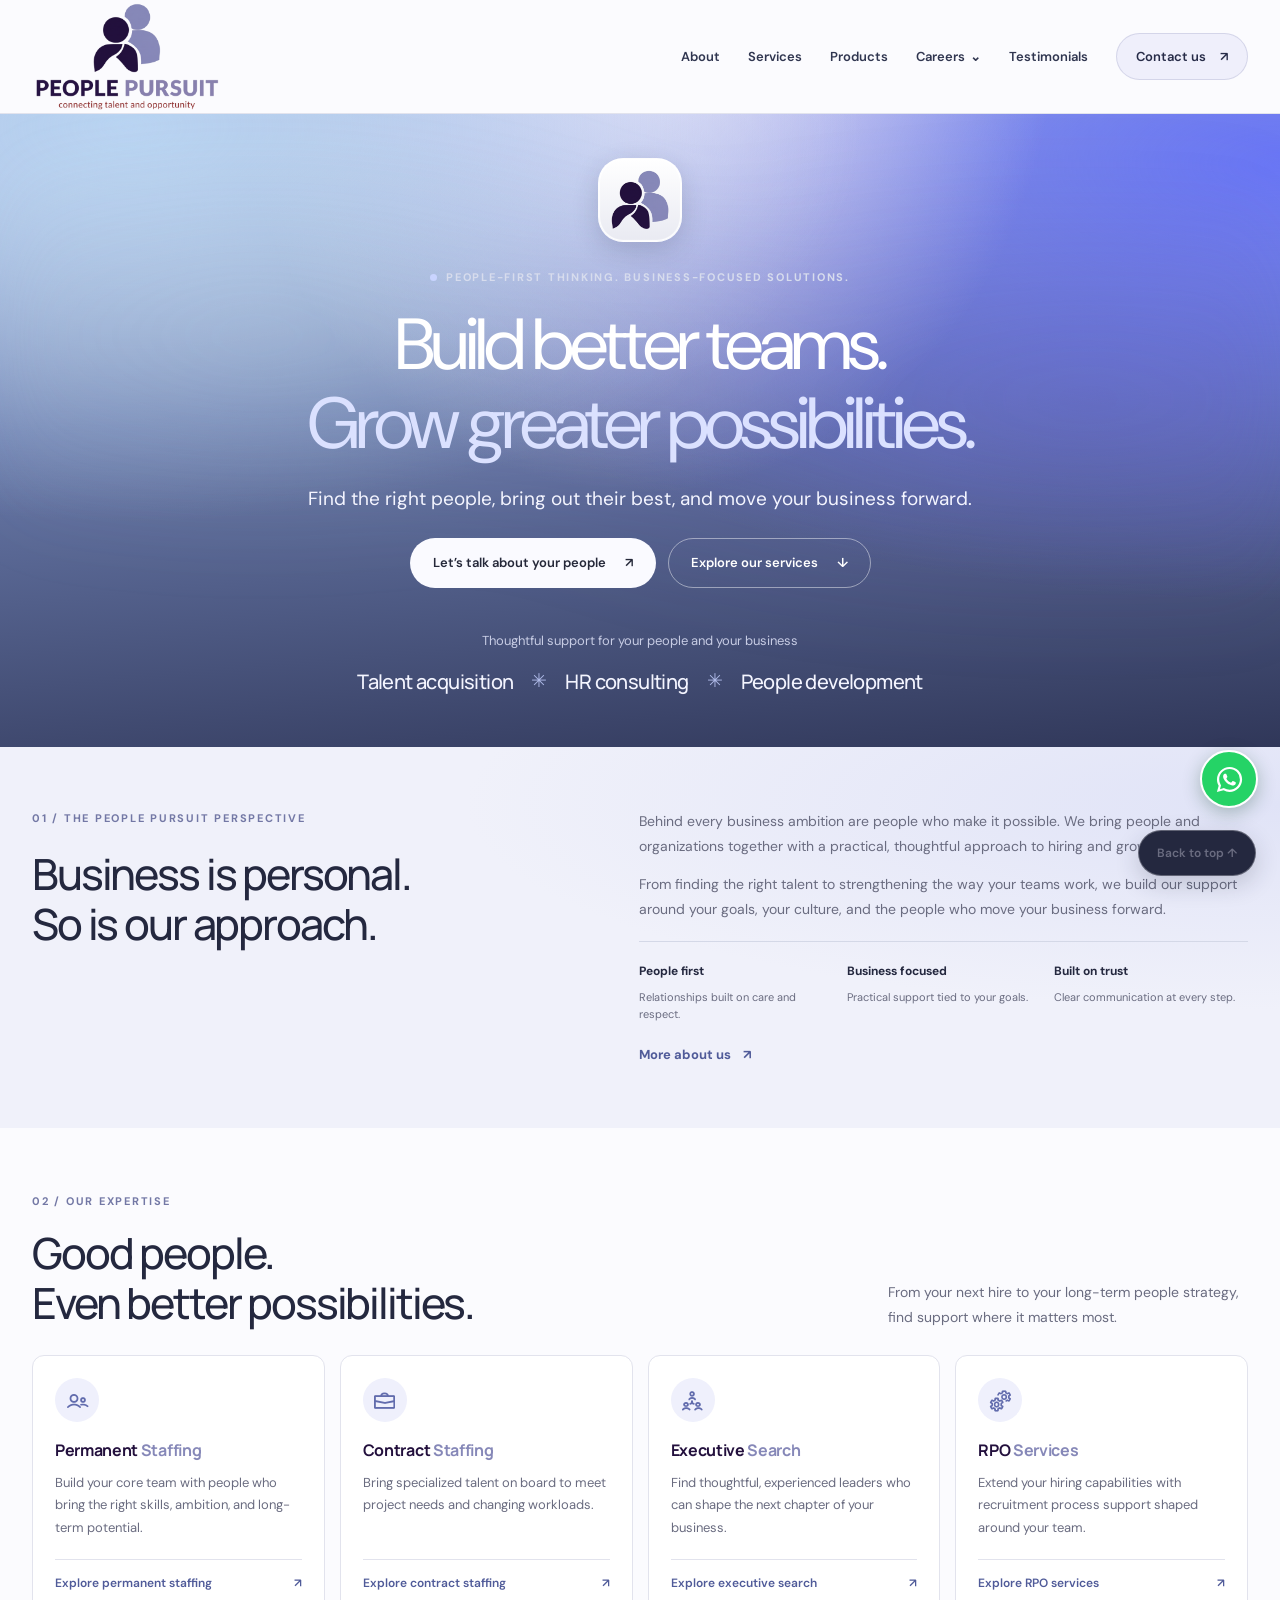
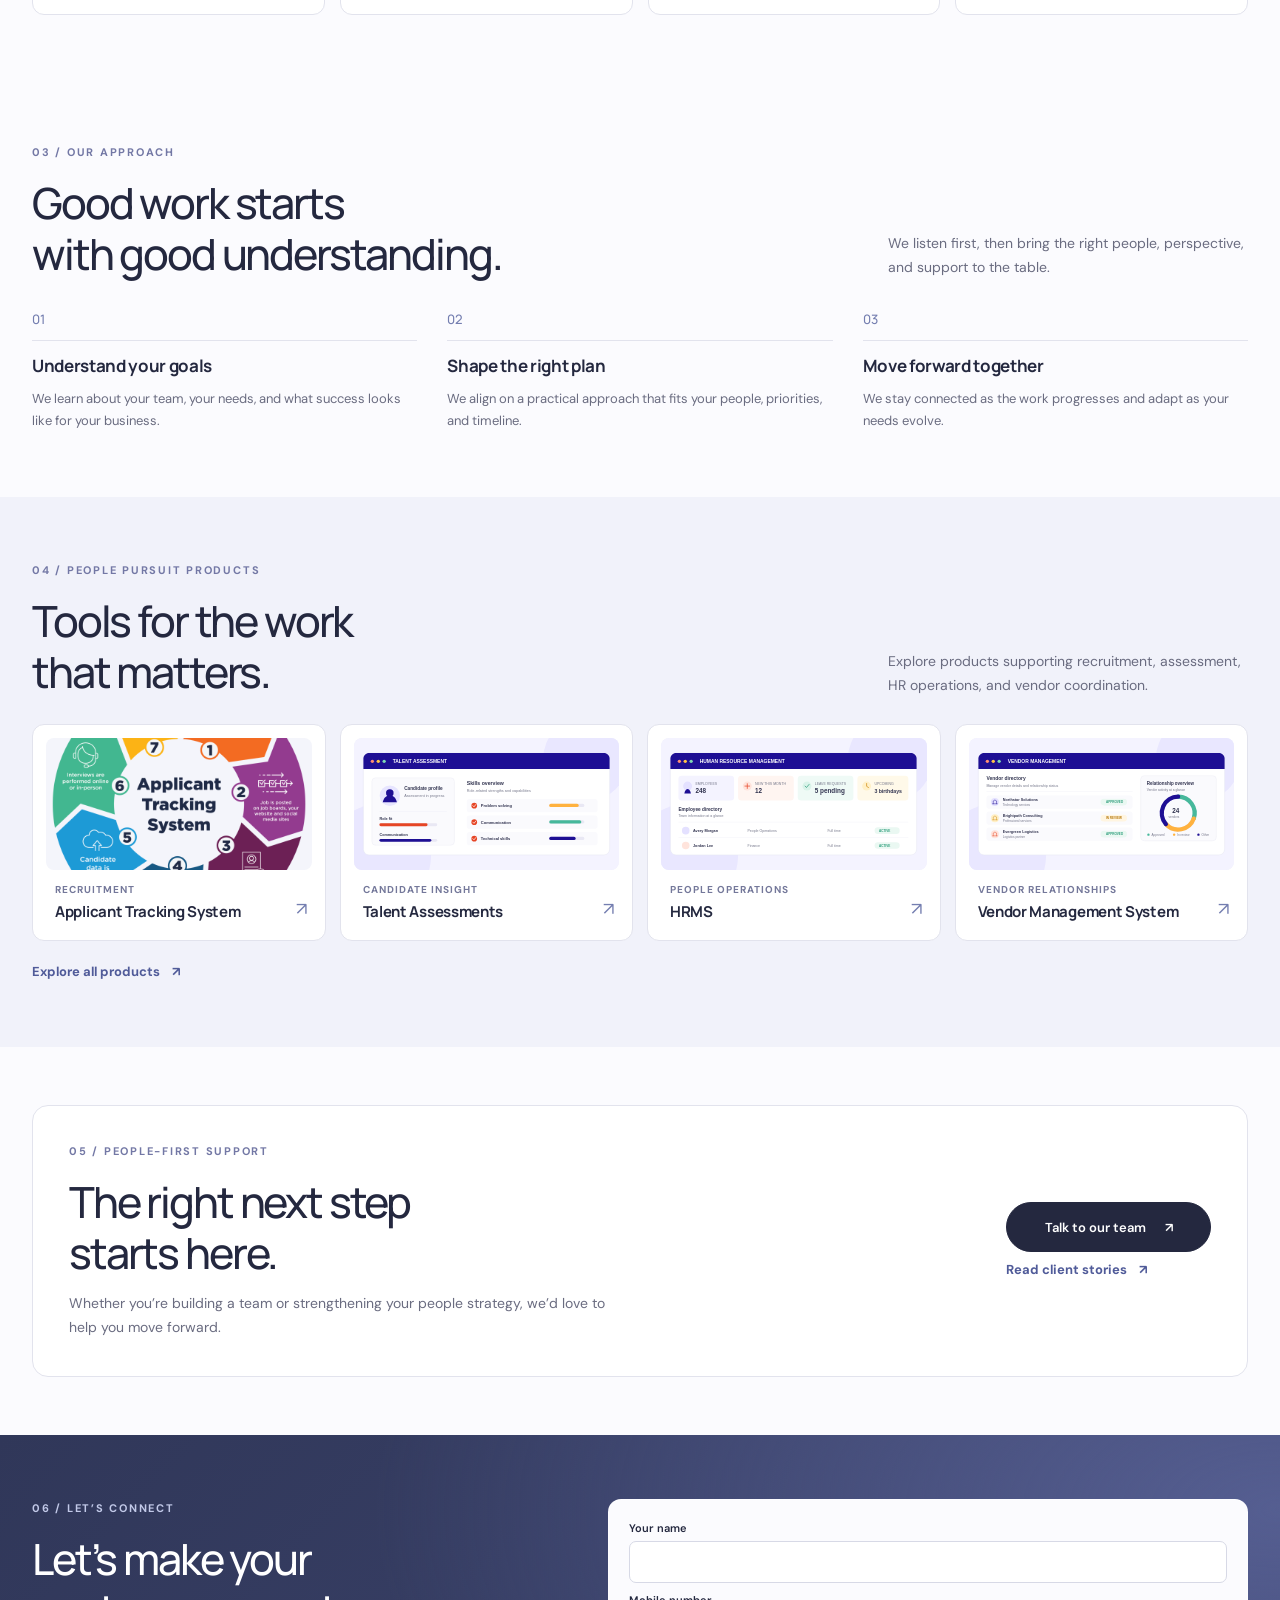
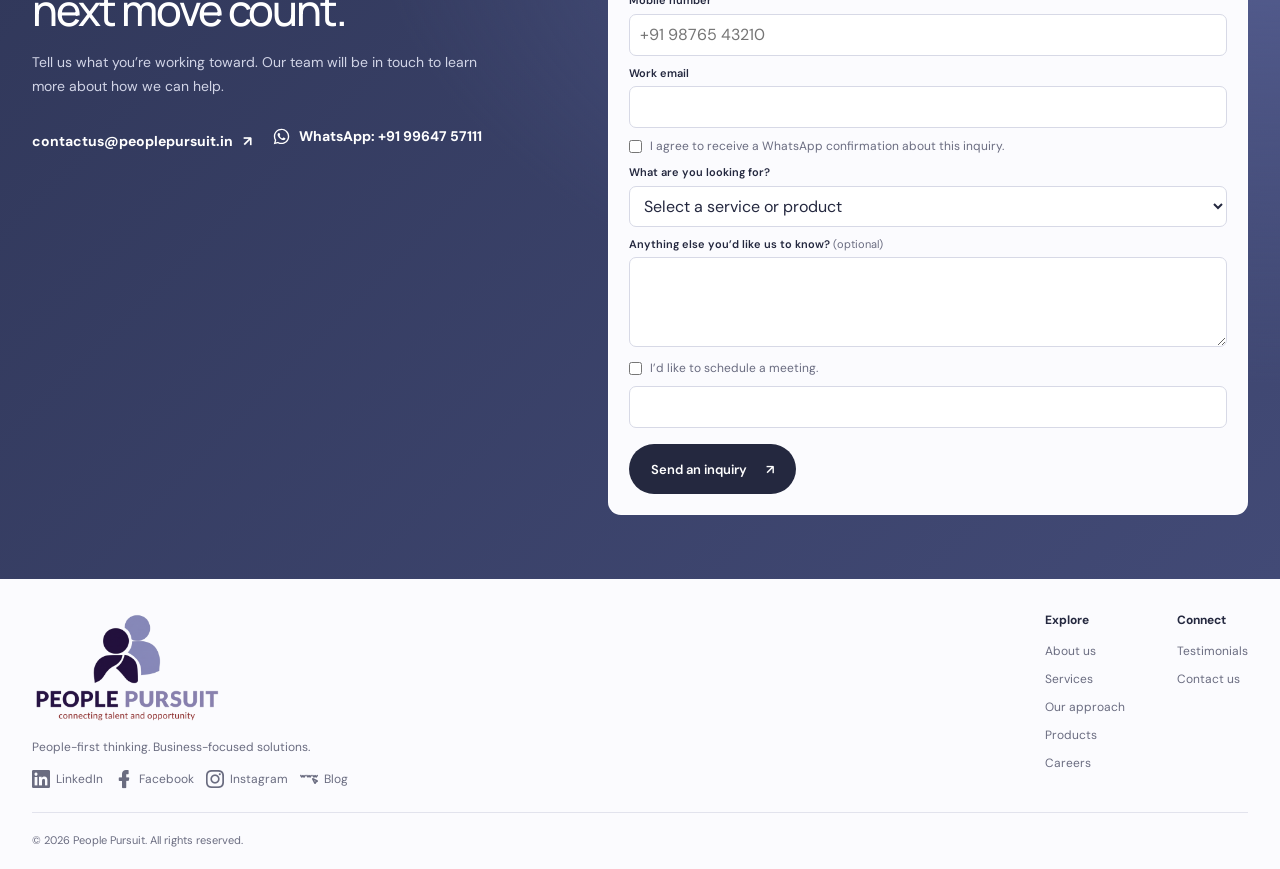
==== commit db7775fb: "inquery form and social media" ====
--- a/index.html
+++ b/index.html
@@ -229,17 +229,42 @@
             <form id="service-inquiry-form">
               <label for="contact-name">Your name</label>
               <input id="contact-name" name="name" type="text" maxlength="120" autocomplete="name" required />
+              <label for="contact-mobile">Mobile number</label>
+              <input id="contact-mobile" name="mobile" type="tel" maxlength="30" autocomplete="tel" placeholder="+91 98765 43210" required />
               <label for="contact-email">Work email</label>
               <input id="contact-email" name="email" type="email" maxlength="254" autocomplete="email" required />
-              <label for="contact-whatsapp-phone">WhatsApp number (optional)</label>
-              <input id="contact-whatsapp-phone" name="whatsapp_phone" type="tel" maxlength="30" autocomplete="tel" placeholder="+91 98765 43210" />
               <label class="whatsapp-consent" for="contact-whatsapp-consent">
                 <input id="contact-whatsapp-consent" name="whatsapp_consent" type="checkbox" />
                 <span>I agree to receive a WhatsApp confirmation about this inquiry.</span>
               </label>
-              <label for="contact-requirements">How can we help?</label>
-              <textarea id="contact-requirements" name="requirements" rows="4" maxlength="3000" required></textarea>
-              <input type="hidden" name="service" value="General inquiry" />
+              <label for="contact-service">What are you looking for?</label>
+              <select id="contact-service" name="service" required>
+                <option value="" selected disabled>Select a service or product</option>
+                <optgroup label="Services">
+                  <option value="Permanent Staffing">Permanent Staffing</option>
+                  <option value="Contract Staffing">Contract Staffing</option>
+                  <option value="Executive Search">Executive Search</option>
+                  <option value="RPO Services">RPO Services</option>
+                </optgroup>
+                <optgroup label="Products">
+                  <option value="Applicant Tracking System (ATS)">Applicant Tracking System (ATS)</option>
+                  <option value="Talent Assessments">Talent Assessments</option>
+                  <option value="HRMS">HRMS</option>
+                  <option value="Vendor Management System">Vendor Management System</option>
+                </optgroup>
+                <option value="Other / Not sure yet">Other / Not sure yet</option>
+              </select>
+              <label for="contact-requirements">Anything else you’d like us to know? <span>(optional)</span></label>
+              <textarea id="contact-requirements" name="requirements" rows="3" maxlength="3000"></textarea>
+              <label class="whatsapp-consent meeting-consent" for="contact-meeting-requested">
+                <input id="contact-meeting-requested" name="meeting_requested" type="checkbox" />
+                <span>I’d like to schedule a meeting.</span>
+              </label>
+              <div id="meeting-preference-field" hidden>
+                <label for="contact-meeting-preference">When would you prefer to meet? <span>(include your time zone)</span></label>
+                <input id="contact-meeting-preference" name="preferred_meeting_time" type="text" maxlength="180" placeholder="e.g. Tue or Wed, 2–4 PM IST" />
+                <p class="meeting-help">Our team will contact you to confirm a suitable time.</p>
+              </div>
               <div class="posting-honeypot" aria-hidden="true">
                 <input id="contact-website" name="website" tabindex="-1" autocomplete="off" />
               </div>
@@ -259,6 +284,24 @@
               <img src="assets/img/logo/people-pursuit-new.png" alt="People Pursuit" loading="lazy" />
             </a>
             <p>People-first thinking. Business-focused solutions.</p>
+            <div class="home-footer-social" aria-label="Social media">
+              <a href="https://www.linkedin.com/company/people-pursuit/" target="_blank" rel="noopener noreferrer" aria-label="People Pursuit on LinkedIn">
+                <i class="lni lni-linkedin-original" aria-hidden="true"></i>
+                <span>LinkedIn</span>
+              </a>
+              <span class="home-footer-social-coming" aria-label="Facebook, coming soon" title="Facebook page coming soon">
+                <i class="lni lni-facebook-filled" aria-hidden="true"></i>
+                <span>Facebook</span>
+              </span>
+              <span class="home-footer-social-coming" aria-label="Instagram, coming soon" title="Instagram page coming soon">
+                <i class="lni lni-instagram-original" aria-hidden="true"></i>
+                <span>Instagram</span>
+              </span>
+              <span class="home-footer-social-coming" aria-label="Blog, coming soon" title="Blog coming soon">
+                <i class="lni lni-website" aria-hidden="true"></i>
+                <span>Blog</span>
+              </span>
+            </div>
           </div>
           <div class="home-footer-links">
             <div><strong>Explore</strong><a href="index.html#about">About us</a><a href="index.html#feature">Services</a><a href="index.html#approach">Our approach</a><a href="index.html#products">Products</a><a href="jobs.html">Careers</a></div>
--- a/assets/css/people-pursuit-theme.css
+++ b/assets/css/people-pursuit-theme.css
@@ -286,6 +286,46 @@
   object-fit: contain;
 }
 
+.jobs-header .product-page-brand {
+  display: flex;
+  flex-direction: column;
+  align-items: flex-start;
+}
+
+.jobs-header .product-page-brand .navbar-brand {
+  margin-right: 0;
+}
+
+.jobs-header .product-page-controls {
+  display: flex;
+  width: 190px;
+  align-items: center;
+  justify-content: center;
+  gap: 4px;
+  margin-top: 2px;
+}
+
+.jobs-header .product-page-controls .nav-btn {
+  padding: 2px 6px;
+  border: 1px solid transparent;
+  border-radius: 20px;
+  color: var(--pp-muted);
+  font-size: 11px;
+  font-weight: 600;
+  line-height: 1.4;
+  text-decoration: none;
+}
+
+.jobs-header .product-page-controls .nav-btn:hover,
+.jobs-header .product-page-controls .nav-btn:focus-visible {
+  border-color: var(--pp-accent);
+  color: var(--pp-accent);
+}
+
+.jobs-header .product-page-controls .home-btn {
+  color: var(--pp-accent);
+}
+
 .jobs-header .nav-link,
 .jobs-header .nav-link.active,
 .jobs-header .nav-link:hover,
@@ -573,6 +613,13 @@
   color: #f4f5ff !important;
 }
 
+.service-header #service-subtitle {
+  display: inline-block;
+  margin-top: 6px !important;
+  color: #fff !important;
+  text-shadow: 0 1px 5px rgba(24, 28, 58, 0.65);
+}
+
 .service-header .accent-color {
   color: #dbe1ff !important;
 }
@@ -713,6 +760,10 @@
   .jobs-header .navbar-brand img,
   body > header.header .navbar-brand img,
   body > header.header.header-6 .navbar-brand img {
+    width: 158px;
+  }
+
+  .jobs-header .product-page-controls {
     width: 158px;
   }
 
@@ -1476,7 +1527,7 @@
 }
 
 .home-contact-card {
-  padding: 26px;
+  padding: 20px;
   border: 1px solid rgba(255, 255, 255, 0.45);
   border-radius: 13px;
   color: var(--pp-ink);
@@ -1485,18 +1536,19 @@
 
 .home-contact-card label {
   display: block;
-  margin: 0 0 7px;
-  color: var(--pp-ink);
-  font-size: 12px;
+  margin: 0 0 5px;
+  color: var(--pp-ink);
+  font-size: 11px;
   font-weight: 600;
 }
 
 .home-contact-card input:not([type="checkbox"]),
+.home-contact-card select,
 .home-contact-card textarea {
   display: block;
   width: 100%;
-  margin: 0 0 13px;
-  padding: 10px 12px;
+  margin: 0 0 9px;
+  padding: 8px 10px;
   border: 1px solid #d7d9e6;
   border-radius: 7px;
   color: var(--pp-ink);
@@ -1508,6 +1560,7 @@
 }
 
 .home-contact-card input:not([type="checkbox"]):focus,
+.home-contact-card select:focus,
 .home-contact-card textarea:focus {
   border-color: #747ed0;
   outline: 0;
@@ -1518,8 +1571,8 @@
   display: flex;
   align-items: flex-start;
   gap: 8px;
-  margin: 8px 0 12px;
-  font-size: 13px;
+  margin: 6px 0 9px;
+  font-size: 12px;
   line-height: 1.5;
 }
 
@@ -1531,6 +1584,21 @@
   padding: 0;
 }
 
+.home-contact-card label span {
+  color: var(--pp-muted);
+  font-weight: 400;
+}
+
+.home-contact-card .meeting-consent {
+  margin-top: 12px;
+}
+
+.home-contact-card .meeting-help {
+  margin: -7px 0 12px;
+  color: var(--pp-muted);
+  font-size: 11px;
+}
+
 .home-contact-card .home-button {
   border: 0;
 }
@@ -1564,6 +1632,30 @@
 .home-footer-main > div:first-child > p {
   margin: 6px 0 0;
   font-size: 12px;
+}
+
+.home-footer-social {
+  display: flex;
+  flex-wrap: wrap;
+  gap: 12px;
+  margin-top: 12px;
+}
+
+.home-footer-social a,
+.home-footer-social-coming {
+  display: inline-flex;
+  align-items: center;
+  gap: 6px;
+  color: var(--pp-muted);
+  font-size: 12px;
+}
+
+.home-footer-social a {
+  text-decoration: none;
+}
+
+.home-footer-social i {
+  font-size: 18px;
 }
 
 .home-footer-links {
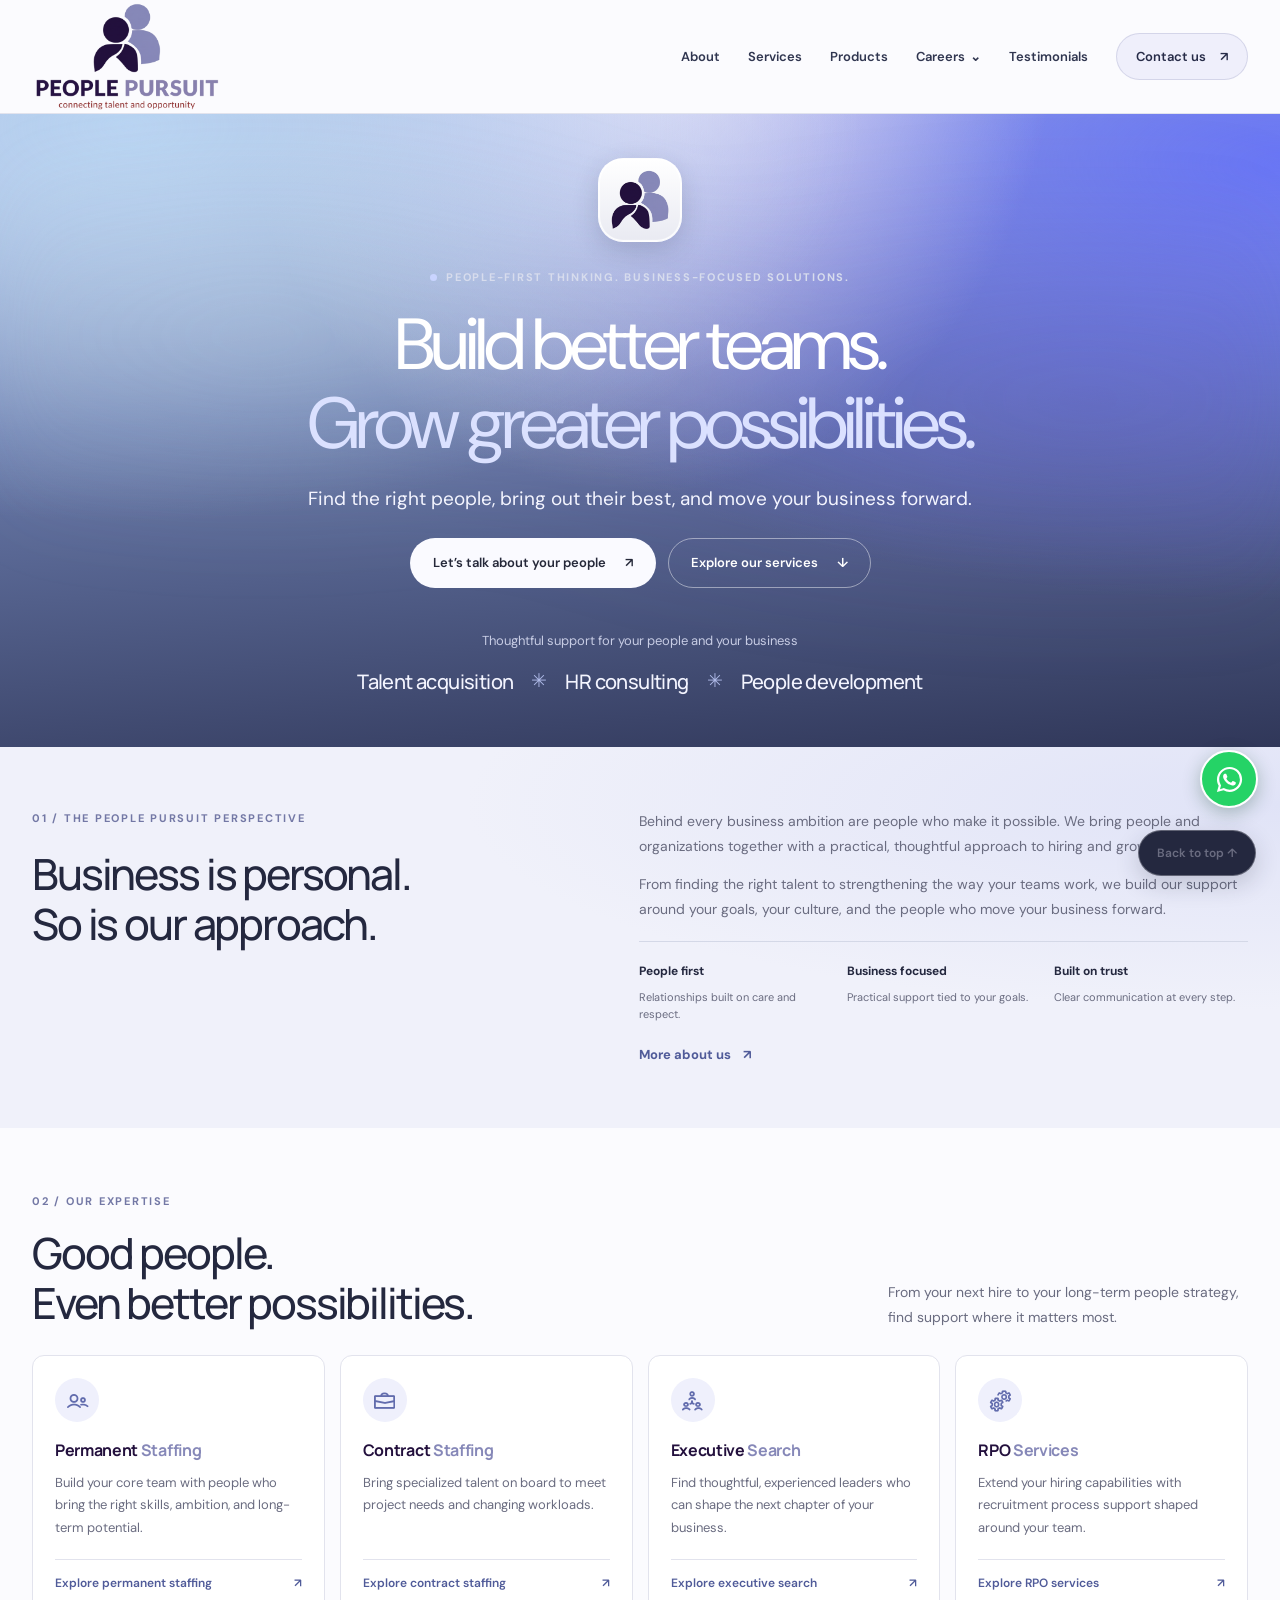
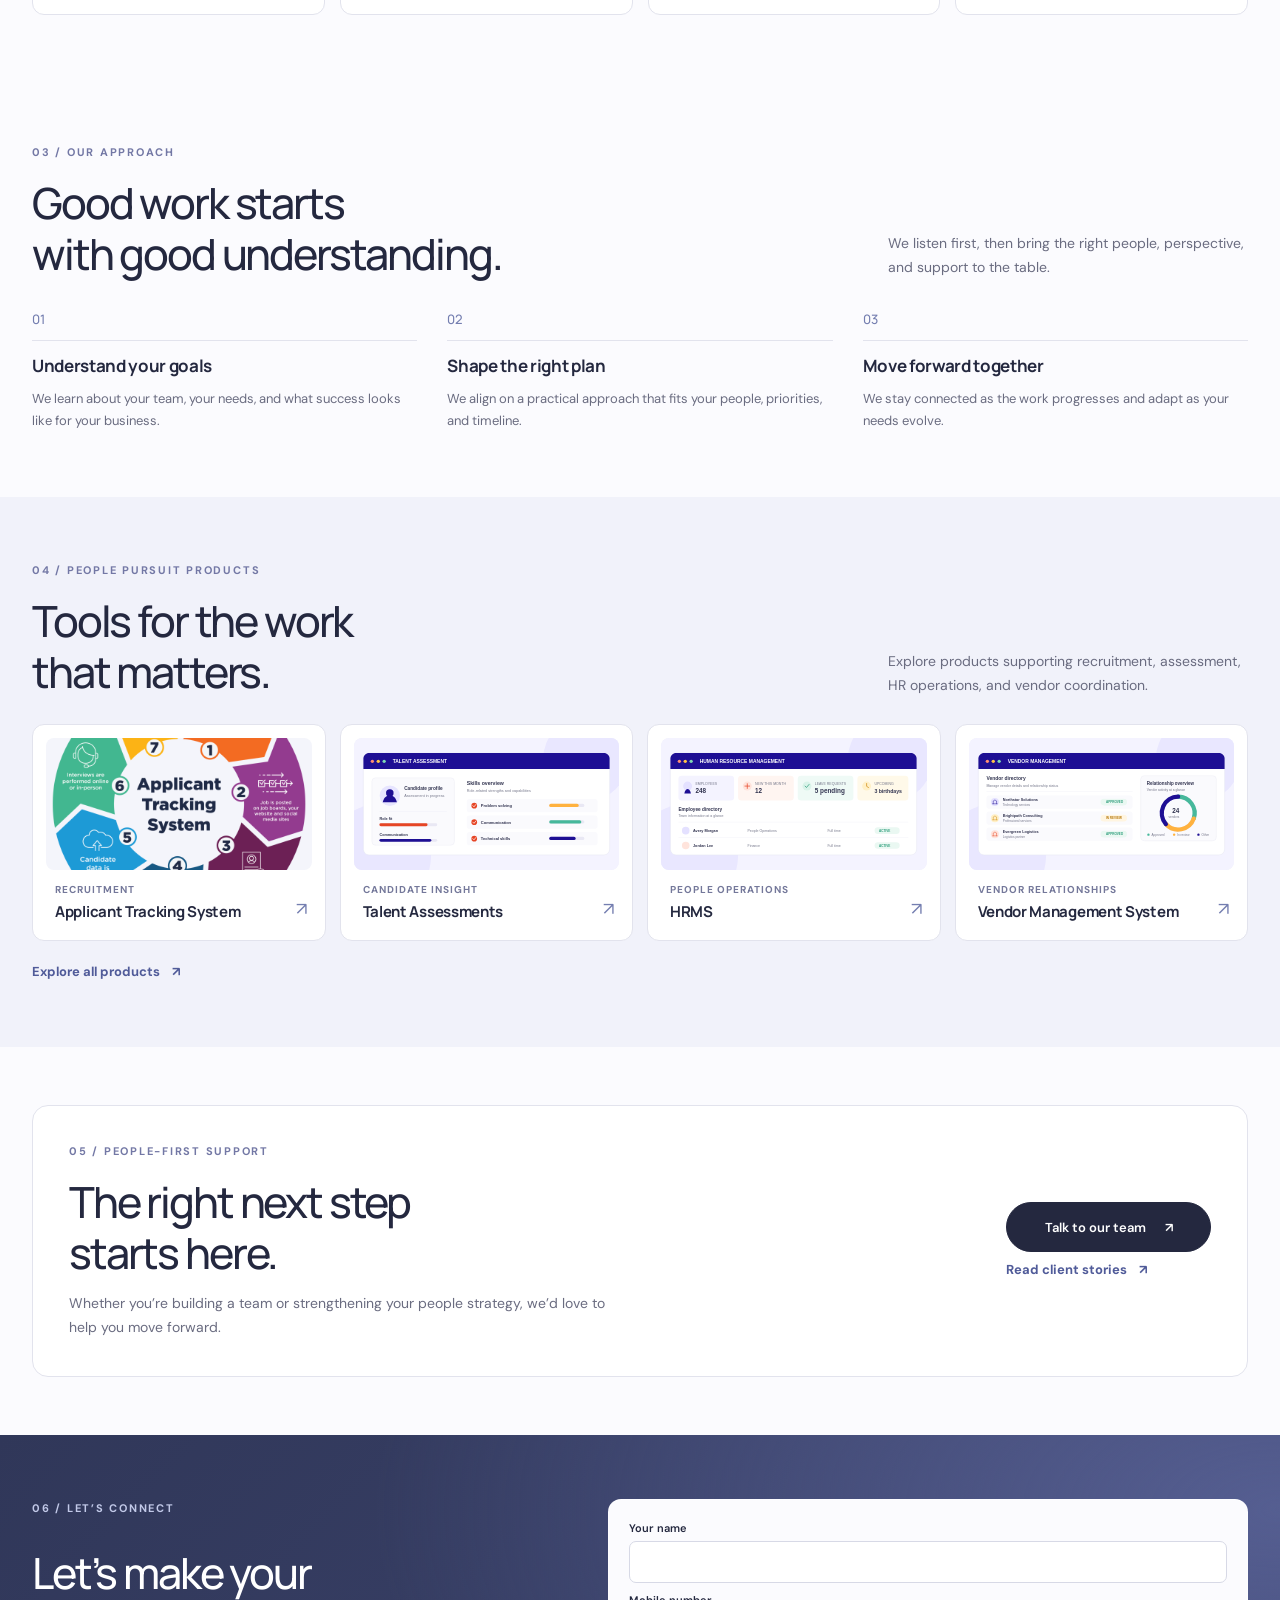
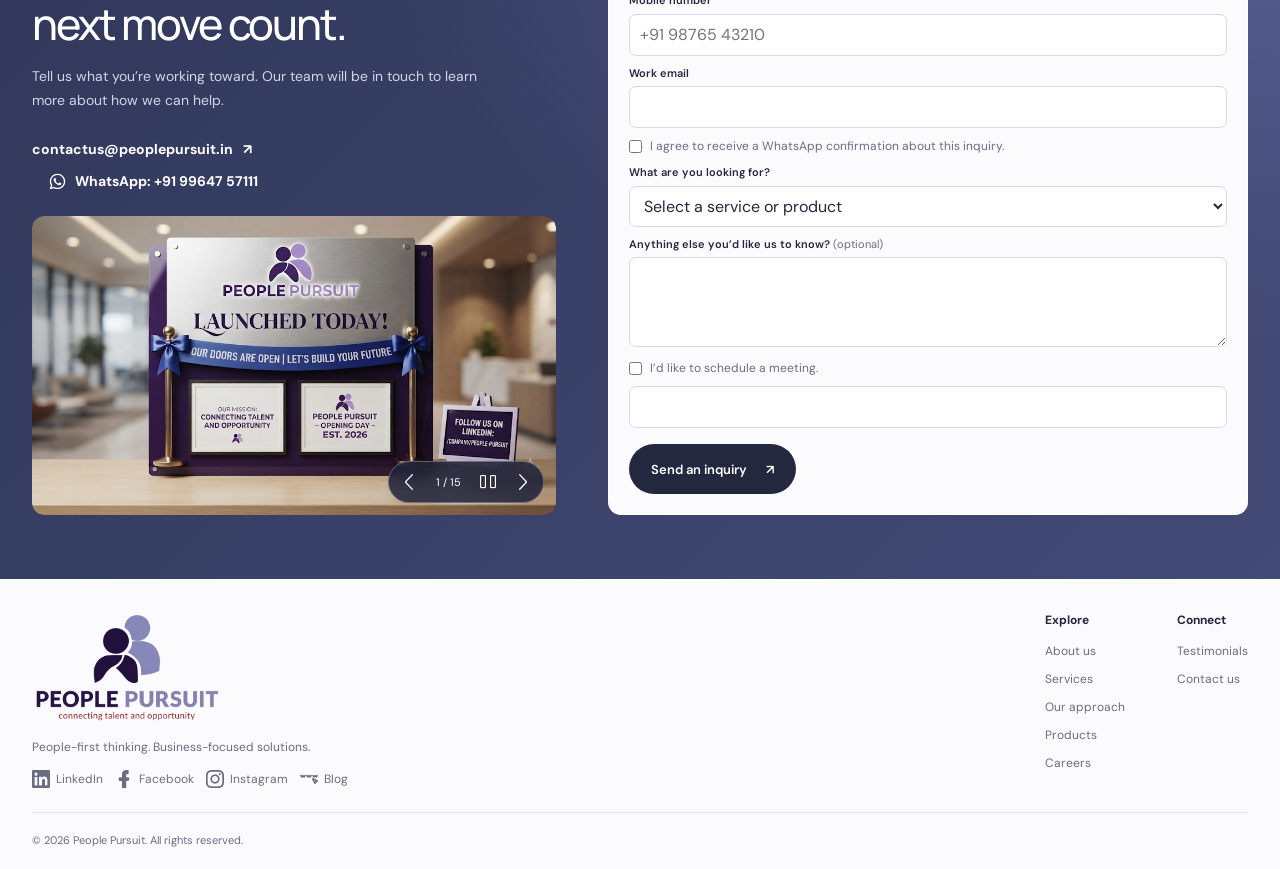
==== commit e1ad5ceb: "ima" ====
--- a/index.html
+++ b/index.html
@@ -224,6 +224,15 @@
               <svg viewBox="0 0 32 32" aria-hidden="true" focusable="false"><path d="M16.04 3C8.88 3 3.06 8.78 3.06 15.9c0 2.28.61 4.5 1.77 6.47L3 29l6.83-1.78a13.1 13.1 0 0 0 6.2 1.57h.01c7.16 0 12.98-5.78 12.98-12.89 0-3.45-1.35-6.69-3.81-9.13A12.91 12.91 0 0 0 16.04 3Zm0 23.6h-.01c-1.9 0-3.76-.51-5.39-1.48l-.39-.23-4.05 1.06 1.08-3.93-.25-.4a10.63 10.63 0 0 1-1.65-5.72c0-5.88 4.8-10.66 10.68-10.66 2.85 0 5.53 1.11 7.55 3.12a10.56 10.56 0 0 1 3.13 7.54c0 5.88-4.8 10.66-10.68 10.66Zm5.86-7.98c-.32-.16-1.9-.94-2.2-1.05-.3-.1-.51-.16-.73.16-.21.32-.84 1.05-1.03 1.27-.19.21-.38.24-.7.08-.32-.16-1.36-.5-2.6-1.6-.96-.85-1.61-1.9-1.8-2.22-.19-.32-.02-.49.14-.65.14-.14.32-.37.48-.55.16-.19.21-.32.32-.53.11-.22.05-.4-.03-.56-.08-.16-.73-1.75-1-2.4-.26-.63-.53-.54-.73-.55h-.62c-.21 0-.56.08-.86.4-.3.32-1.13 1.1-1.13 2.68s1.16 3.1 1.32 3.32c.16.21 2.28 3.47 5.53 4.86.77.33 1.37.53 1.84.68.77.24 1.47.21 2.02.13.62-.09 1.9-.78 2.17-1.53.27-.75.27-1.4.19-1.53-.08-.14-.3-.22-.62-.38Z"/></svg>
               WhatsApp: +91 99647 57111
             </a>
+            <div class="home-contact-artwork" data-contact-carousel role="region" aria-label="People Pursuit and workplace photo carousel">
+              <img data-carousel-image src="assets/img/people-pursuit-launch.png" alt="People Pursuit launch announcement celebrating our mission to connect talent and opportunity." />
+              <div class="home-contact-carousel-controls">
+                <button type="button" data-carousel-previous aria-label="Previous image"><i class="lni lni-chevron-left" aria-hidden="true"></i></button>
+                <span data-carousel-count aria-live="off">1 / 15</span>
+                <button type="button" data-carousel-toggle aria-label="Pause slideshow"><i class="lni lni-pause" aria-hidden="true"></i></button>
+                <button type="button" data-carousel-next aria-label="Next image"><i class="lni lni-chevron-right" aria-hidden="true"></i></button>
+              </div>
+            </div>
           </div>
           <div class="home-contact-card"> 
             <form id="service-inquiry-form">
@@ -315,6 +324,7 @@
       </div>
     </footer>
     <script src="assets/js/bootstrap-5.0.0-beta1.min.js"></script>
+    <script src="assets/js/contact-carousel.js?v=2" defer></script>
     <script src="assets/js/service-inquiry.js"></script>
   </body>
 </html>
--- a/assets/css/people-pursuit-theme.css
+++ b/assets/css/people-pursuit-theme.css
@@ -1475,7 +1475,82 @@
   display: grid;
   grid-template-columns: 0.9fr 1.1fr;
   gap: 52px;
-  align-items: start;
+  align-items: stretch;
+}
+
+.home-contact-grid > div:first-child {
+  display: flex;
+  align-items: flex-start;
+  flex-direction: column;
+}
+
+.home-contact-artwork {
+  position: relative;
+  display: block;
+  width: 100%;
+  min-height: 220px;
+  flex: 1 1 auto;
+  margin: 24px 0 0;
+  overflow: hidden;
+  border-radius: 12px;
+  background: rgba(15, 20, 45, 0.24);
+}
+
+.home-contact-artwork img {
+  display: block;
+  width: 100%;
+  height: 100%;
+  min-height: 220px;
+  border-radius: inherit;
+  object-fit: cover;
+  transition: opacity 220ms ease;
+}
+
+.home-contact-artwork img.is-changing {
+  opacity: 0.35;
+}
+
+.home-contact-carousel-controls {
+  position: absolute;
+  right: 12px;
+  bottom: 12px;
+  display: inline-flex;
+  align-items: center;
+  gap: 5px;
+  padding: 5px;
+  border: 1px solid rgba(255, 255, 255, 0.28);
+  border-radius: 999px;
+  color: #fff;
+  background: rgba(25, 30, 55, 0.82);
+  backdrop-filter: blur(8px);
+}
+
+.home-contact-carousel-controls button {
+  display: inline-grid;
+  width: 30px;
+  height: 30px;
+  place-items: center;
+  border: 0;
+  border-radius: 50%;
+  color: inherit;
+  background: transparent;
+  cursor: pointer;
+}
+
+.home-contact-carousel-controls button:hover,
+.home-contact-carousel-controls button:focus-visible {
+  background: rgba(255, 255, 255, 0.2);
+}
+
+.home-contact-carousel-controls button:focus-visible {
+  outline: 2px solid #fff;
+  outline-offset: 2px;
+}
+
+.home-contact-carousel-controls span {
+  min-width: 39px;
+  text-align: center;
+  font-size: 11px;
 }
 
 .home-contact-grid .home-section-eyebrow {
@@ -1838,6 +1913,17 @@
     gap: 22px;
   }
 
+  .home-contact-artwork {
+    min-height: 0;
+    flex: none;
+    margin-top: 18px;
+    aspect-ratio: 3 / 2;
+  }
+
+  .home-contact-artwork img {
+    min-height: 0;
+  }
+
   .home-steps {
     grid-template-columns: 1fr;
     gap: 18px;
